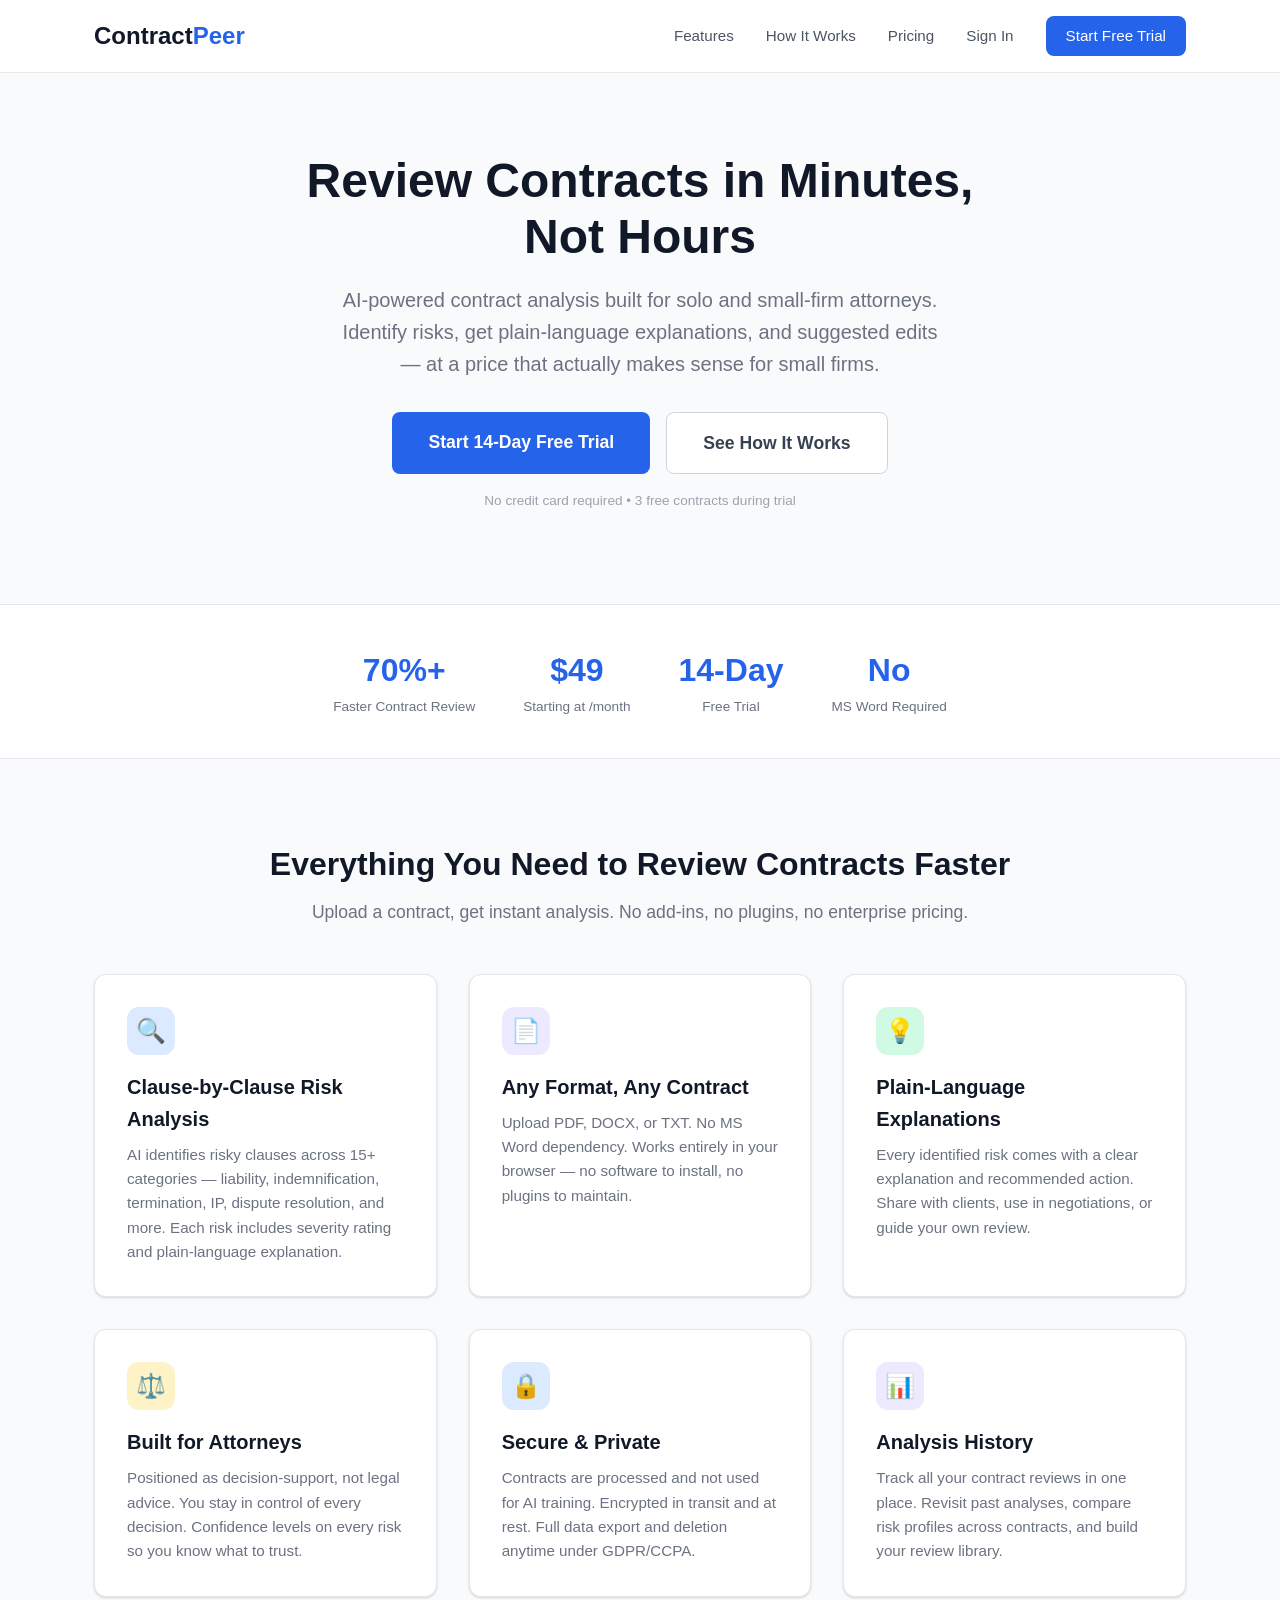
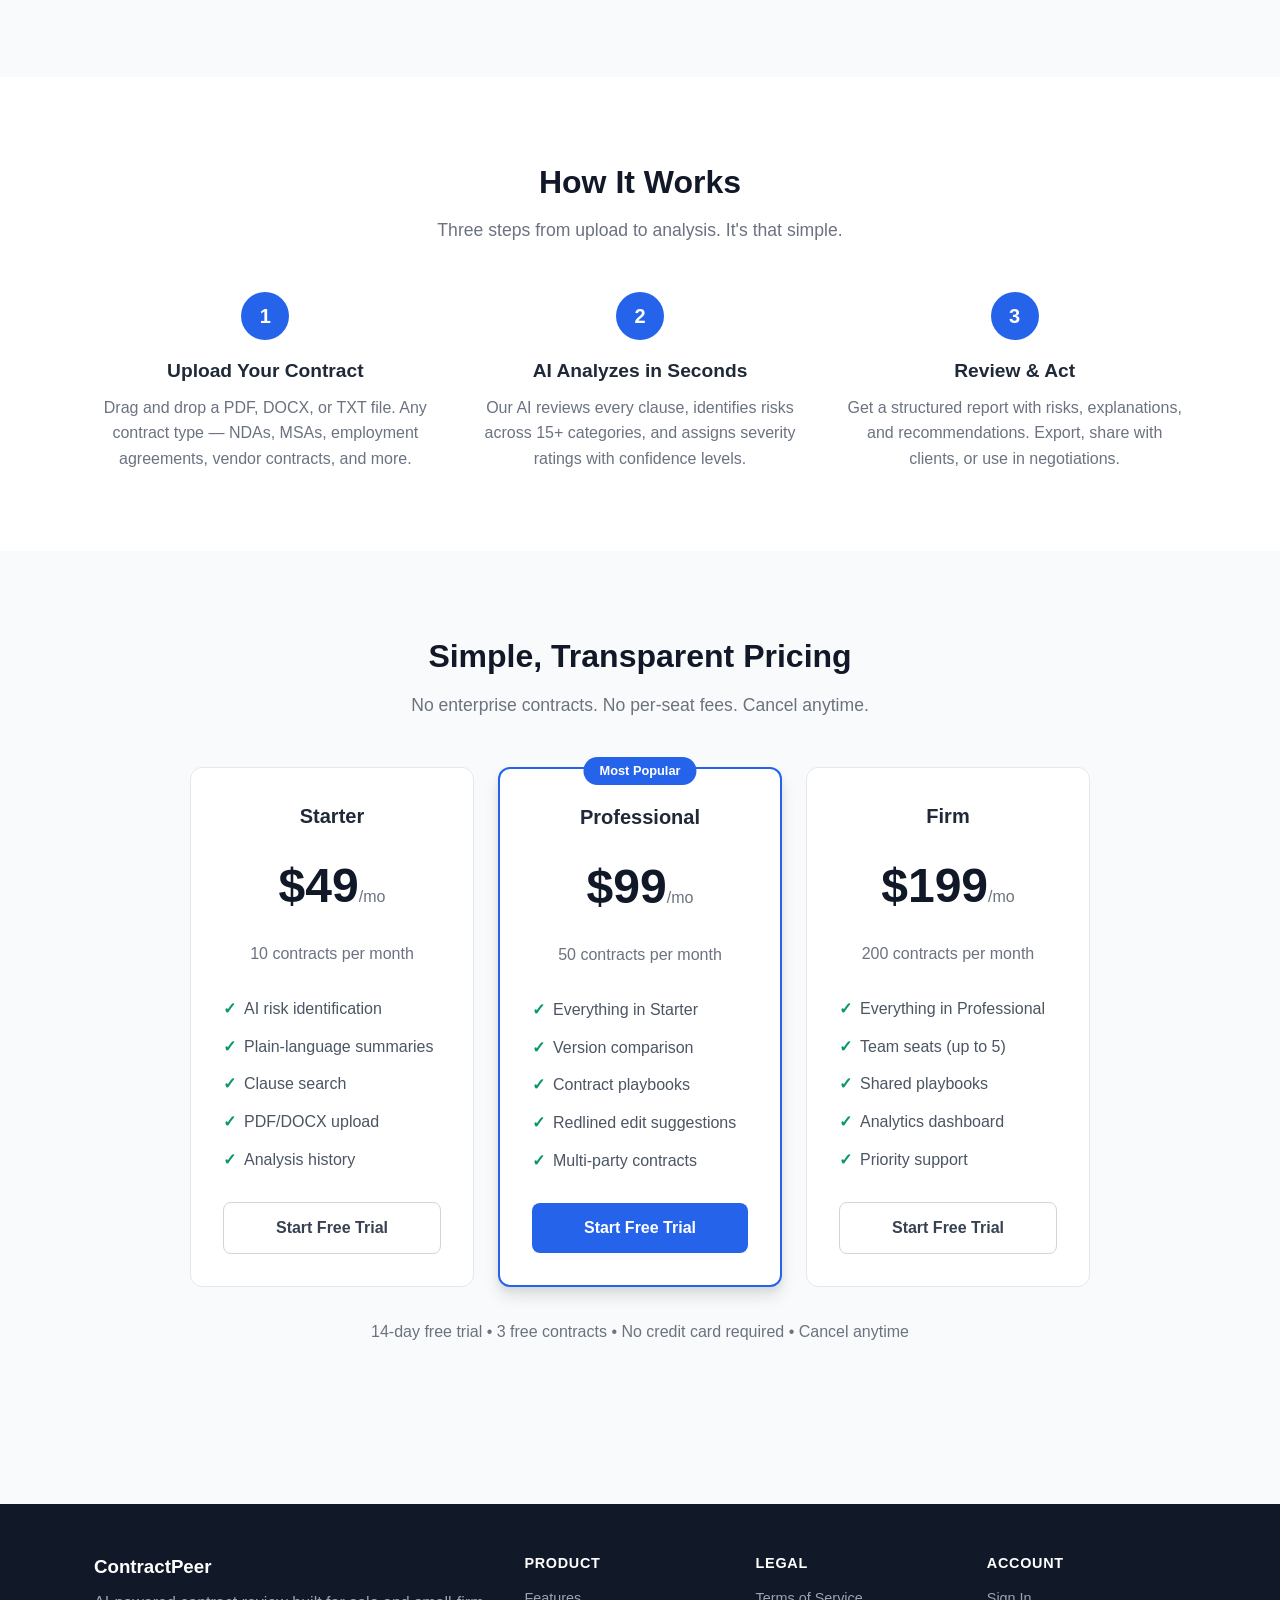
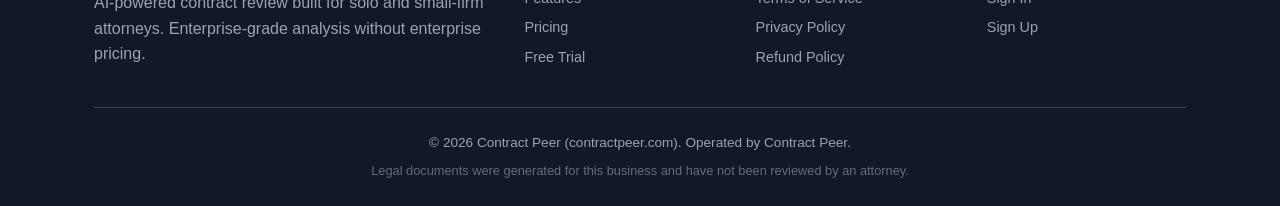
==== index.html @ c874a983 "Initial ContractPeer MVP - AI contract review for solo/small-firm attorneys - PHP backend (native Ho" ====
<!DOCTYPE html>
<html lang="en">
<head>
    <meta charset="UTF-8">
    <meta name="viewport" content="width=device-width, initial-scale=1.0">
    <title>ContractPeer — AI-Powered Contract Review for Solo & Small-Firm Attorneys</title>
    <meta name="description" content="Upload any contract and get instant AI-powered risk analysis with plain-language explanations, severity ratings, and suggested edits. Starting at $49/month.">
    <link rel="stylesheet" href="/assets/css/style.css">
</head>
<body>
<nav class="nav">
    <div class="container nav-inner">
        <a href="/" class="nav-logo">Contract<span>Peer</span></a>
        <div class="nav-links">
            <a href="#features">Features</a>
            <a href="#how">How It Works</a>
            <a href="/pricing.php">Pricing</a>
            <a href="/login.php">Sign In</a>
            <a href="/register.php" class="nav-cta">Start Free Trial</a>
        </div>
    </div>
</nav>

<section class="hero">
    <div class="container">
        <h1>Review Contracts in Minutes,<br>Not Hours</h1>
        <p>AI-powered contract analysis built for solo and small-firm attorneys. Identify risks, get plain-language explanations, and suggested edits — at a price that actually makes sense for small firms.</p>
        <div class="hero-cta">
            <a href="/register.php" class="btn btn-primary btn-lg">Start 14-Day Free Trial</a>
            <a href="#how" class="btn btn-secondary btn-lg">See How It Works</a>
        </div>
        <p style="margin-top: 16px; font-size: 0.85rem; color: var(--gray-400);">No credit card required • 3 free contracts during trial</p>
    </div>
</section>

<section class="trust">
    <div class="container trust-inner">
        <div class="trust-item"><div class="num">70%+</div><div class="label">Faster Contract Review</div></div>
        <div class="trust-item"><div class="num">$49</div><div class="label">Starting at /month</div></div>
        <div class="trust-item"><div class="num">14-Day</div><div class="label">Free Trial</div></div>
        <div class="trust-item"><div class="num">No</div><div class="label">MS Word Required</div></div>
    </div>
</section>

<section class="features" id="features">
    <div class="container">
        <div class="section-title">
            <h2>Everything You Need to Review Contracts Faster</h2>
            <p>Upload a contract, get instant analysis. No add-ins, no plugins, no enterprise pricing.</p>
        </div>
        <div class="feature-grid">
            <div class="feature-card">
                <div class="icon" style="background: var(--primary-light);">🔍</div>
                <h3>Clause-by-Clause Risk Analysis</h3>
                <p>AI identifies risky clauses across 15+ categories — liability, indemnification, termination, IP, dispute resolution, and more. Each risk includes severity rating and plain-language explanation.</p>
            </div>
            <div class="feature-card">
                <div class="icon" style="background: var(--accent-light);">📄</div>
                <h3>Any Format, Any Contract</h3>
                <p>Upload PDF, DOCX, or TXT. No MS Word dependency. Works entirely in your browser — no software to install, no plugins to maintain.</p>
            </div>
            <div class="feature-card">
                <div class="icon" style="background: var(--success-light);">💡</div>
                <h3>Plain-Language Explanations</h3>
                <p>Every identified risk comes with a clear explanation and recommended action. Share with clients, use in negotiations, or guide your own review.</p>
            </div>
            <div class="feature-card">
                <div class="icon" style="background: var(--warning-light);">⚖️</div>
                <h3>Built for Attorneys</h3>
                <p>Positioned as decision-support, not legal advice. You stay in control of every decision. Confidence levels on every risk so you know what to trust.</p>
            </div>
            <div class="feature-card">
                <div class="icon" style="background: var(--primary-light);">🔒</div>
                <h3>Secure & Private</h3>
                <p>Contracts are processed and not used for AI training. Encrypted in transit and at rest. Full data export and deletion anytime under GDPR/CCPA.</p>
            </div>
            <div class="feature-card">
                <div class="icon" style="background: var(--accent-light);">📊</div>
                <h3>Analysis History</h3>
                <p>Track all your contract reviews in one place. Revisit past analyses, compare risk profiles across contracts, and build your review library.</p>
            </div>
        </div>
    </div>
</section>

<section class="howitworks" id="how">
    <div class="container">
        <div class="section-title">
            <h2>How It Works</h2>
            <p>Three steps from upload to analysis. It's that simple.</p>
        </div>
        <div class="steps">
            <div class="step">
                <div class="step-num">1</div>
                <h3>Upload Your Contract</h3>
                <p>Drag and drop a PDF, DOCX, or TXT file. Any contract type — NDAs, MSAs, employment agreements, vendor contracts, and more.</p>
            </div>
            <div class="step">
                <div class="step-num">2</div>
                <h3>AI Analyzes in Seconds</h3>
                <p>Our AI reviews every clause, identifies risks across 15+ categories, and assigns severity ratings with confidence levels.</p>
            </div>
            <div class="step">
                <div class="step-num">3</div>
                <h3>Review & Act</h3>
                <p>Get a structured report with risks, explanations, and recommendations. Export, share with clients, or use in negotiations.</p>
            </div>
        </div>
    </div>
</section>

<section class="pricing">
    <div class="container">
        <div class="section-title">
            <h2>Simple, Transparent Pricing</h2>
            <p>No enterprise contracts. No per-seat fees. Cancel anytime.</p>
        </div>
        <div class="pricing-grid">
            <div class="price-card">
                <h3>Starter</h3>
                <div class="price">$49<span>/mo</span></div>
                <div class="desc">10 contracts per month</div>
                <ul>
                    <li>AI risk identification</li>
                    <li>Plain-language summaries</li>
                    <li>Clause search</li>
                    <li>PDF/DOCX upload</li>
                    <li>Analysis history</li>
                </ul>
                <a href="/register.php" class="btn btn-secondary" style="width: 100%;">Start Free Trial</a>
            </div>
            <div class="price-card popular">
                <div class="badge">Most Popular</div>
                <h3>Professional</h3>
                <div class="price">$99<span>/mo</span></div>
                <div class="desc">50 contracts per month</div>
                <ul>
                    <li>Everything in Starter</li>
                    <li>Version comparison</li>
                    <li>Contract playbooks</li>
                    <li>Redlined edit suggestions</li>
                    <li>Multi-party contracts</li>
                </ul>
                <a href="/register.php" class="btn btn-primary" style="width: 100%;">Start Free Trial</a>
            </div>
            <div class="price-card">
                <h3>Firm</h3>
                <div class="price">$199<span>/mo</span></div>
                <div class="desc">200 contracts per month</div>
                <ul>
                    <li>Everything in Professional</li>
                    <li>Team seats (up to 5)</li>
                    <li>Shared playbooks</li>
                    <li>Analytics dashboard</li>
                    <li>Priority support</li>
                </ul>
                <a href="/register.php" class="btn btn-secondary" style="width: 100%;">Start Free Trial</a>
            </div>
        </div>
        <p style="text-align: center; margin-top: 32px; color: var(--gray-500);">
            14-day free trial • 3 free contracts • No credit card required • Cancel anytime
        </p>
    </div>
</section>

<footer class="footer">
    <div class="container">
        <div class="footer-grid">
            <div class="footer-brand">
                <h3>ContractPeer</h3>
                <p>AI-powered contract review built for solo and small-firm attorneys. Enterprise-grade analysis without enterprise pricing.</p>
            </div>
            <div class="footer-links">
                <h4>Product</h4>
                <a href="#features">Features</a>
                <a href="/pricing.php">Pricing</a>
                <a href="/register.php">Free Trial</a>
            </div>
            <div class="footer-links">
                <h4>Legal</h4>
                <a href="/legal/terms.php">Terms of Service</a>
                <a href="/legal/privacy.php">Privacy Policy</a>
                <a href="/legal/refund.php">Refund Policy</a>
            </div>
            <div class="footer-links">
                <h4>Account</h4>
                <a href="/login.php">Sign In</a>
                <a href="/register.php">Sign Up</a>
            </div>
        </div>
        <div class="footer-bottom">
            <p>© 2026 Contract Peer (contractpeer.com). Operated by Contract Peer.</p>
            <p style="margin-top: 8px; font-size: 0.8rem; opacity: 0.6;">Legal documents were generated for this business and have not been reviewed by an attorney.</p>
        </div>
    </div>
</footer>

<script src="/assets/js/app.js"></script>
</body>
</html>
---- assets/css/style.css ----
/* ContractPeer - Main Stylesheet */
:root {
    --primary: #2563eb;
    --primary-dark: #1d4ed8;
    --primary-light: #dbeafe;
    --accent: #7c3aed;
    --accent-light: #ede9fe;
    --success: #059669;
    --success-light: #d1fae5;
    --warning: #d97706;
    --warning-light: #fef3c7;
    --danger: #dc2626;
    --danger-light: #fee2e2;
    --gray-50: #f9fafb;
    --gray-100: #f3f4f6;
    --gray-200: #e5e7eb;
    --gray-300: #d1d5db;
    --gray-400: #9ca3af;
    --gray-500: #6b7280;
    --gray-600: #4b5563;
    --gray-700: #374151;
    --gray-800: #1f2937;
    --gray-900: #111827;
    --radius: 12px;
    --radius-sm: 8px;
    --shadow: 0 1px 3px rgba(0,0,0,0.1), 0 1px 2px rgba(0,0,0,0.06);
    --shadow-md: 0 4px 6px rgba(0,0,0,0.07), 0 2px 4px rgba(0,0,0,0.06);
    --shadow-lg: 0 10px 15px rgba(0,0,0,0.1), 0 4px 6px rgba(0,0,0,0.05);
}

* { margin: 0; padding: 0; box-sizing: border-box; }

body {
    font-family: -apple-system, BlinkMacSystemFont, 'Segoe UI', Roboto, Oxygen, sans-serif;
    color: var(--gray-800);
    line-height: 1.6;
    background: var(--gray-50);
}

a { color: var(--primary); text-decoration: none; }
a:hover { text-decoration: underline; }

.container { max-width: 1140px; margin: 0 auto; padding: 0 24px; }

/* Navigation */
.nav {
    position: sticky; top: 0; z-index: 100;
    background: rgba(255,255,255,0.95);
    backdrop-filter: blur(10px);
    border-bottom: 1px solid var(--gray-200);
    padding: 16px 0;
}
.nav-inner { display: flex; align-items: center; justify-content: space-between; }
.nav-logo { font-size: 1.5rem; font-weight: 800; color: var(--gray-900); text-decoration: none; }
.nav-logo span { color: var(--primary); }
.nav-links { display: flex; gap: 32px; align-items: center; }
.nav-links a { color: var(--gray-600); font-weight: 500; font-size: 0.95rem; }
.nav-links a:hover { color: var(--gray-900); text-decoration: none; }
.nav-cta { background: var(--primary); color: white !important; padding: 8px 20px; border-radius: var(--radius-sm); font-weight: 600; }
.nav-cta:hover { background: var(--primary-dark); text-decoration: none; }

/* Hero */
.hero { padding: 80px 0 60px; text-align: center; }
.hero h1 { font-size: 3rem; font-weight: 800; color: var(--gray-900); margin-bottom: 20px; line-height: 1.15; }
.hero p { font-size: 1.25rem; color: var(--gray-500); max-width: 600px; margin: 0 auto 32px; }
.hero-cta { display: flex; gap: 16px; justify-content: center; }
.btn { display: inline-block; padding: 12px 28px; border-radius: var(--radius-sm); font-weight: 600; font-size: 1rem; border: none; cursor: pointer; transition: all 0.2s; }
.btn-primary { background: var(--primary); color: white; }
.btn-primary:hover { background: var(--primary-dark); text-decoration: none; }
.btn-secondary { background: white; color: var(--gray-700); border: 1px solid var(--gray-300); }
.btn-secondary:hover { background: var(--gray-50); text-decoration: none; }
.btn-lg { padding: 16px 36px; font-size: 1.1rem; }

/* Trust indicators */
.trust { padding: 40px 0; background: white; border-top: 1px solid var(--gray-200); border-bottom: 1px solid var(--gray-200); }
.trust-inner { display: flex; justify-content: center; gap: 48px; flex-wrap: wrap; }
.trust-item { text-align: center; }
.trust-item .num { font-size: 2rem; font-weight: 800; color: var(--primary); }
.trust-item .label { font-size: 0.85rem; color: var(--gray-500); }

/* Features */
.features { padding: 80px 0; }
.section-title { text-align: center; margin-bottom: 48px; }
.section-title h2 { font-size: 2rem; font-weight: 700; color: var(--gray-900); }
.section-title p { font-size: 1.1rem; color: var(--gray-500); margin-top: 8px; }
.feature-grid { display: grid; grid-template-columns: repeat(3, 1fr); gap: 32px; }
.feature-card { background: white; padding: 32px; border-radius: var(--radius); border: 1px solid var(--gray-200); box-shadow: var(--shadow); }
.feature-card .icon { width: 48px; height: 48px; border-radius: 12px; display: flex; align-items: center; justify-content: center; font-size: 1.5rem; margin-bottom: 16px; }
.feature-card h3 { font-size: 1.25rem; font-weight: 600; margin-bottom: 8px; color: var(--gray-900); }
.feature-card p { color: var(--gray-500); font-size: 0.95rem; }

/* How it works */
.howitworks { padding: 80px 0; background: white; }
.steps { display: grid; grid-template-columns: repeat(3, 1fr); gap: 32px; }
.step { text-align: center; }
.step-num { width: 48px; height: 48px; border-radius: 50%; background: var(--primary); color: white; display: flex; align-items: center; justify-content: center; font-size: 1.25rem; font-weight: 700; margin: 0 auto 16px; }
.step h3 { font-size: 1.2rem; margin-bottom: 8px; }
.step p { color: var(--gray-500); }

/* Pricing */
.pricing { padding: 80px 0; }
.pricing-grid { display: grid; grid-template-columns: repeat(3, 1fr); gap: 24px; max-width: 900px; margin: 0 auto; }
.price-card { background: white; border-radius: var(--radius); border: 1px solid var(--gray-200); padding: 32px; text-align: center; position: relative; }
.price-card.popular { border-color: var(--primary); border-width: 2px; box-shadow: var(--shadow-lg); }
.price-card .badge { position: absolute; top: -12px; left: 50%; transform: translateX(-50%); background: var(--primary); color: white; padding: 4px 16px; border-radius: 20px; font-size: 0.8rem; font-weight: 600; }
.price-card h3 { font-size: 1.25rem; font-weight: 700; margin-bottom: 8px; }
.price-card .price { font-size: 3rem; font-weight: 800; color: var(--gray-900); margin: 16px 0; }
.price-card .price span { font-size: 1rem; font-weight: 400; color: var(--gray-500); }
.price-card .desc { color: var(--gray-500); margin-bottom: 24px; }
.price-card ul { list-style: none; text-align: left; margin-bottom: 24px; }
.price-card li { padding: 6px 0; color: var(--gray-600); display: flex; align-items: start; gap: 8px; }
.price-card li::before { content: "✓"; color: var(--success); font-weight: 700; flex-shrink: 0; }

/* Auth */
.auth-page { min-height: 80vh; display: flex; align-items: center; justify-content: center; padding: 40px 0; }
.auth-card { background: white; padding: 40px; border-radius: var(--radius); border: 1px solid var(--gray-200); box-shadow: var(--shadow-md); max-width: 420px; width: 100%; }
.auth-card h2 { text-align: center; margin-bottom: 8px; }
.auth-card .subtitle { text-align: center; color: var(--gray-500); margin-bottom: 24px; }
.auth-form .form-group { margin-bottom: 16px; }
.auth-form label { display: block; font-weight: 500; margin-bottom: 4px; color: var(--gray-700); font-size: 0.9rem; }
.auth-form input { width: 100%; padding: 10px 14px; border: 1px solid var(--gray-300); border-radius: var(--radius-sm); font-size: 1rem; transition: border 0.2s; }
.auth-form input:focus { outline: none; border-color: var(--primary); box-shadow: 0 0 0 3px var(--primary-light); }
.auth-form .btn { width: 100%; margin-top: 8px; }
.auth-switch { text-align: center; margin-top: 16px; font-size: 0.9rem; color: var(--gray-500); }
.auth-error { background: var(--danger-light); color: var(--danger); padding: 10px 14px; border-radius: var(--radius-sm); margin-bottom: 16px; font-size: 0.9rem; display: none; }

/* Dashboard */
.dash-header { background: white; border-bottom: 1px solid var(--gray-200); padding: 24px 0; }
.dash-header h1 { font-size: 1.5rem; }
.dash-layout { display: grid; grid-template-columns: 240px 1fr; gap: 32px; padding: 32px 0; }
.dash-sidebar { background: white; border-radius: var(--radius); border: 1px solid var(--gray-200); padding: 16px; height: fit-content; }
.dash-sidebar a { display: block; padding: 10px 14px; border-radius: var(--radius-sm); color: var(--gray-600); font-weight: 500; margin-bottom: 4px; }
.dash-sidebar a.active, .dash-sidebar a:hover { background: var(--primary-light); color: var(--primary-dark); text-decoration: none; }
.dash-main { background: white; border-radius: var(--radius); border: 1px solid var(--gray-200); padding: 32px; }

/* Upload area */
.upload-zone { border: 2px dashed var(--gray-300); border-radius: var(--radius); padding: 48px; text-align: center; transition: all 0.2s; cursor: pointer; }
.upload-zone:hover, .upload-zone.dragover { border-color: var(--primary); background: var(--primary-light); }
.upload-zone .icon { font-size: 3rem; margin-bottom: 16px; }
.upload-zone p { color: var(--gray-500); }
.upload-zone input { display: none; }

/* Analysis results */
.risk-card { background: white; border-radius: var(--radius-sm); border-left: 4px solid; padding: 16px; margin-bottom: 12px; box-shadow: var(--shadow); }
.risk-card.high { border-color: var(--danger); background: var(--danger-light); }
.risk-card.medium { border-color: var(--warning); background: var(--warning-light); }
.risk-card.low { border-color: var(--success); background: var(--success-light); }
.risk-badge { display: inline-block; padding: 2px 10px; border-radius: 12px; font-size: 0.75rem; font-weight: 700; text-transform: uppercase; }
.risk-badge.high { background: var(--danger); color: white; }
.risk-badge.medium { background: var(--warning); color: white; }
.risk-badge.low { background: var(--success); color: white; }
.risk-card h4 { margin-bottom: 4px; }
.risk-card .clause { font-family: monospace; font-size: 0.85rem; background: rgba(0,0,0,0.05); padding: 8px; border-radius: 4px; margin: 8px 0; }
.risk-card .recommendation { font-size: 0.9rem; color: var(--gray-600); margin-top: 8px; }

/* Loading */
.loading { text-align: center; padding: 60px; }
.spinner { width: 48px; height: 48px; border: 4px solid var(--gray-200); border-top-color: var(--primary); border-radius: 50%; animation: spin 0.8s linear infinite; margin: 0 auto 16px; }
@keyframes spin { to { transform: rotate(360deg); } }

/* Footer */
.footer { background: var(--gray-900); color: var(--gray-400); padding: 48px 0 24px; margin-top: 80px; }
.footer-grid { display: grid; grid-template-columns: 2fr 1fr 1fr 1fr; gap: 32px; margin-bottom: 32px; }
.footer-brand h3 { color: white; margin-bottom: 8px; }
.footer-links h4 { color: white; margin-bottom: 12px; font-size: 0.9rem; text-transform: uppercase; letter-spacing: 0.05em; }
.footer-links a { display: block; color: var(--gray-400); margin-bottom: 6px; font-size: 0.9rem; }
.footer-bottom { border-top: 1px solid var(--gray-700); padding-top: 24px; text-align: center; font-size: 0.85rem; }

/* Toast */
.toast { position: fixed; bottom: 24px; right: 24px; background: var(--gray-900); color: white; padding: 14px 24px; border-radius: var(--radius-sm); box-shadow: var(--shadow-lg); z-index: 1000; display: none; font-size: 0.9rem; }
.toast.show { display: block; animation: slideIn 0.3s ease; }
.toast.error { background: var(--danger); }
.toast.success { background: var(--success); }
@keyframes slideIn { from { transform: translateY(100px); opacity: 0; } to { transform: translateY(0); opacity: 1; } }

/* Responsive */
@media (max-width: 768px) {
    .hero h1 { font-size: 2rem; }
    .hero p { font-size: 1rem; }
    .feature-grid, .steps, .pricing-grid { grid-template-columns: 1fr; }
    .dash-layout { grid-template-columns: 1fr; }
    .nav-links { display: none; }
    .footer-grid { grid-template-columns: 1fr; }
}
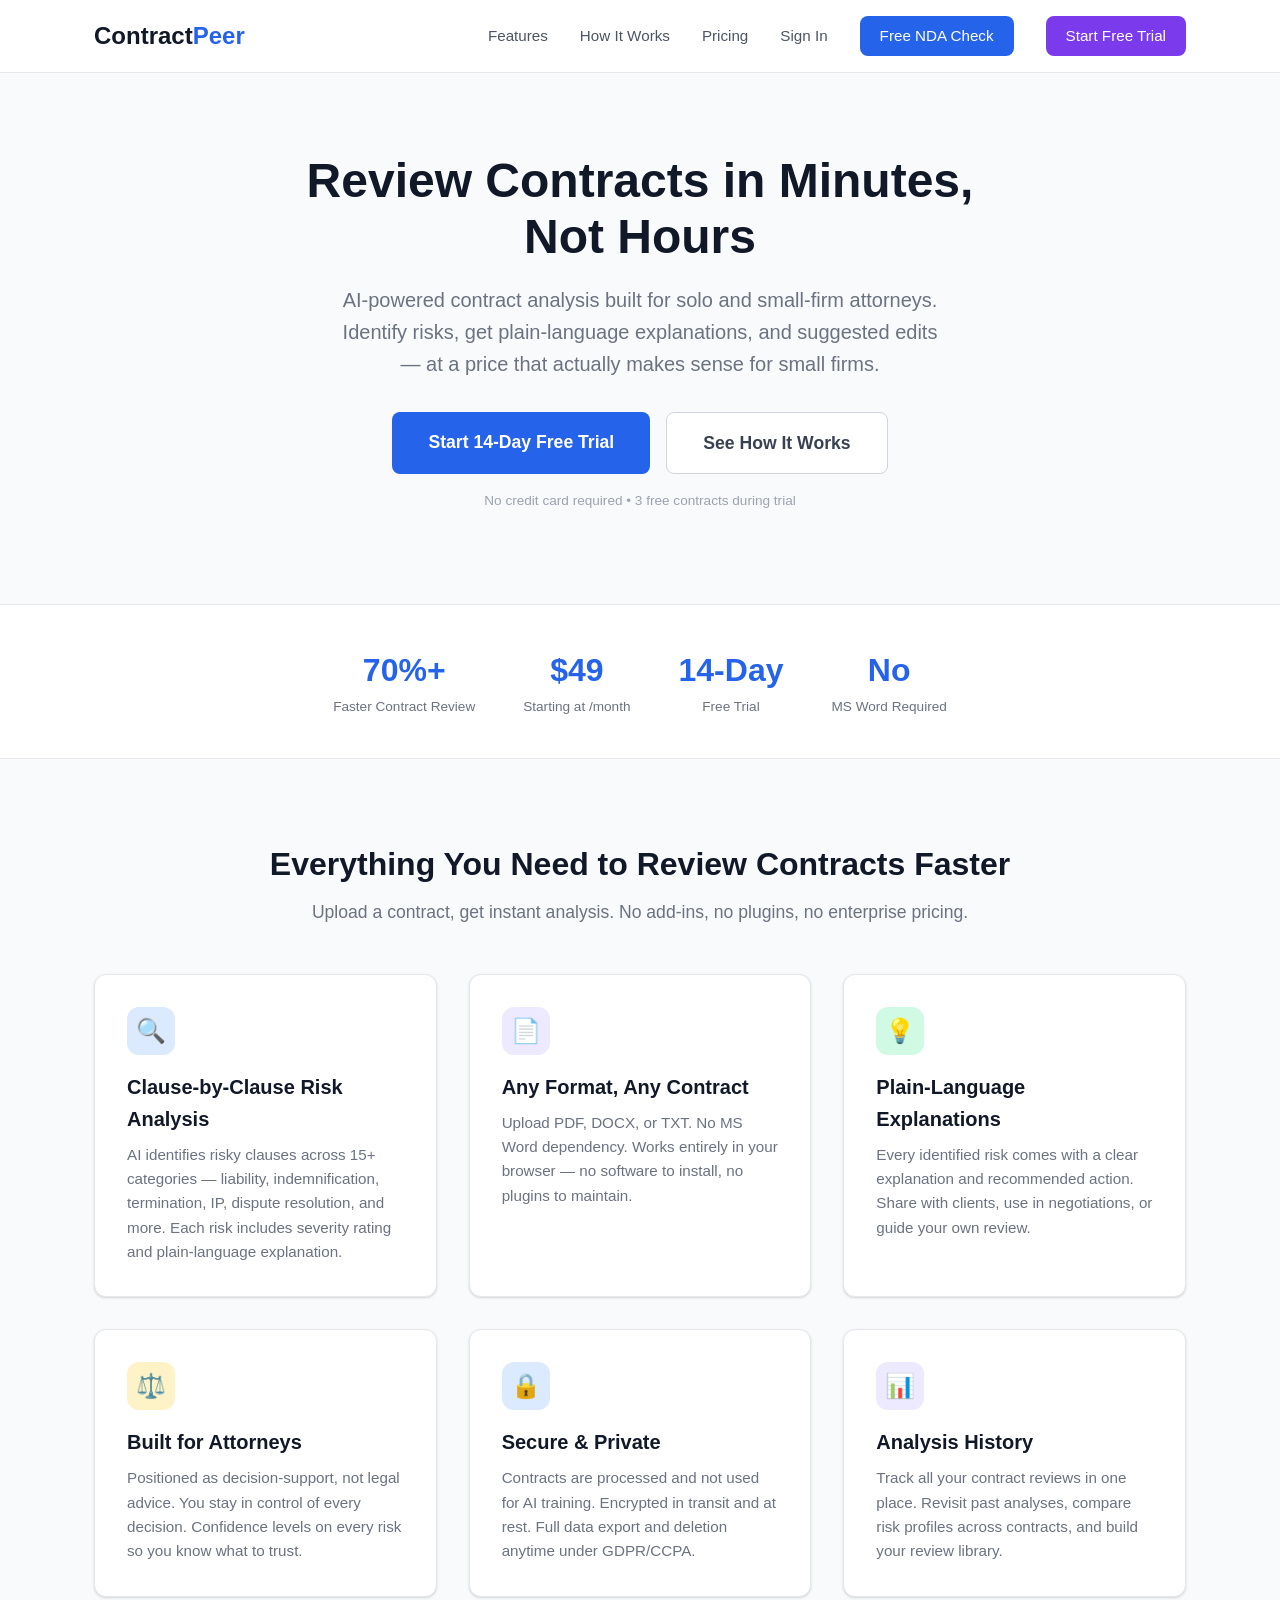
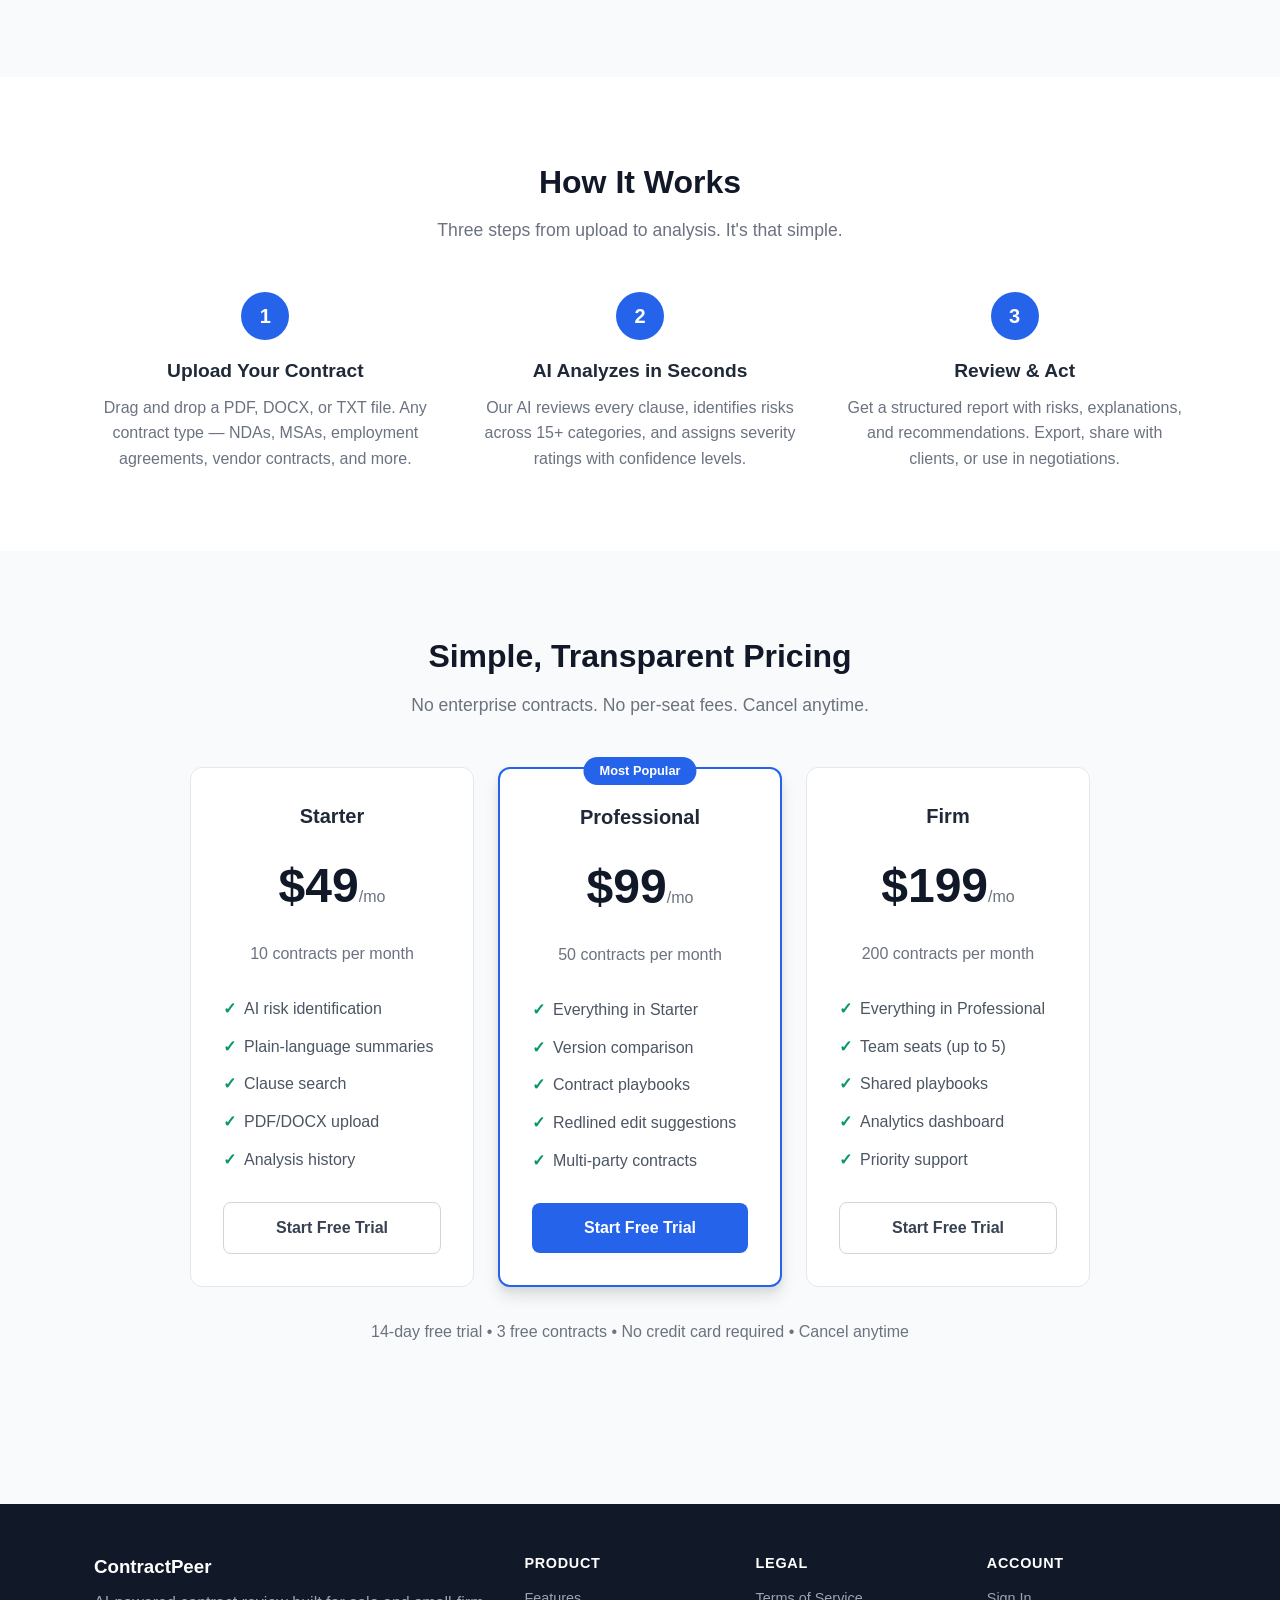
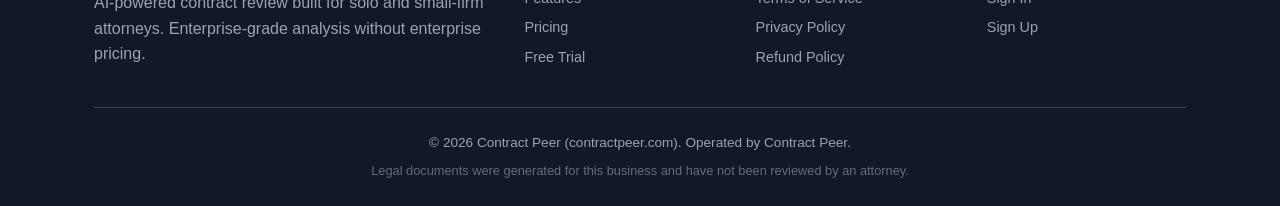
==== commit 490fdd6b: "Add free NDA risk check lead magnet + JSON-LD structured data + sitemap update - Free tool at /free-" ====
--- a/index.html
+++ b/index.html
@@ -5,6 +5,10 @@
     <meta name="viewport" content="width=device-width, initial-scale=1.0">
     <title>ContractPeer — AI-Powered Contract Review for Solo & Small-Firm Attorneys</title>
     <meta name="description" content="Upload any contract and get instant AI-powered risk analysis with plain-language explanations, severity ratings, and suggested edits. Starting at $49/month.">
+    <!-- JSON-LD Structured Data -->
+    <script type="application/ld+json">
+    {"@context":"https://schema.org","@type":"SoftwareApplication","name":"ContractPeer","description":"AI-powered contract review tool for solo and small-firm attorneys.","url":"https://contractpeer.com","applicationCategory":"LegalApplication","operatingSystem":"Web","offers":{"@type":"Offer","price":"49","priceCurrency":"USD"},"aggregateRating":{"@type":"AggregateRating","ratingValue":"5","reviewCount":"1"}}
+    </script>
     <link rel="stylesheet" href="/assets/css/style.css">
 </head>
 <body>
@@ -16,7 +20,8 @@
             <a href="#how">How It Works</a>
             <a href="/pricing.php">Pricing</a>
             <a href="/login.php">Sign In</a>
-            <a href="/register.php" class="nav-cta">Start Free Trial</a>
+            <a href="/free-nda-check.php" class="nav-cta">Free NDA Check</a>
+            <a href="/register.php" class="nav-cta" style="background: var(--accent);">Start Free Trial</a>
         </div>
     </div>
 </nav>
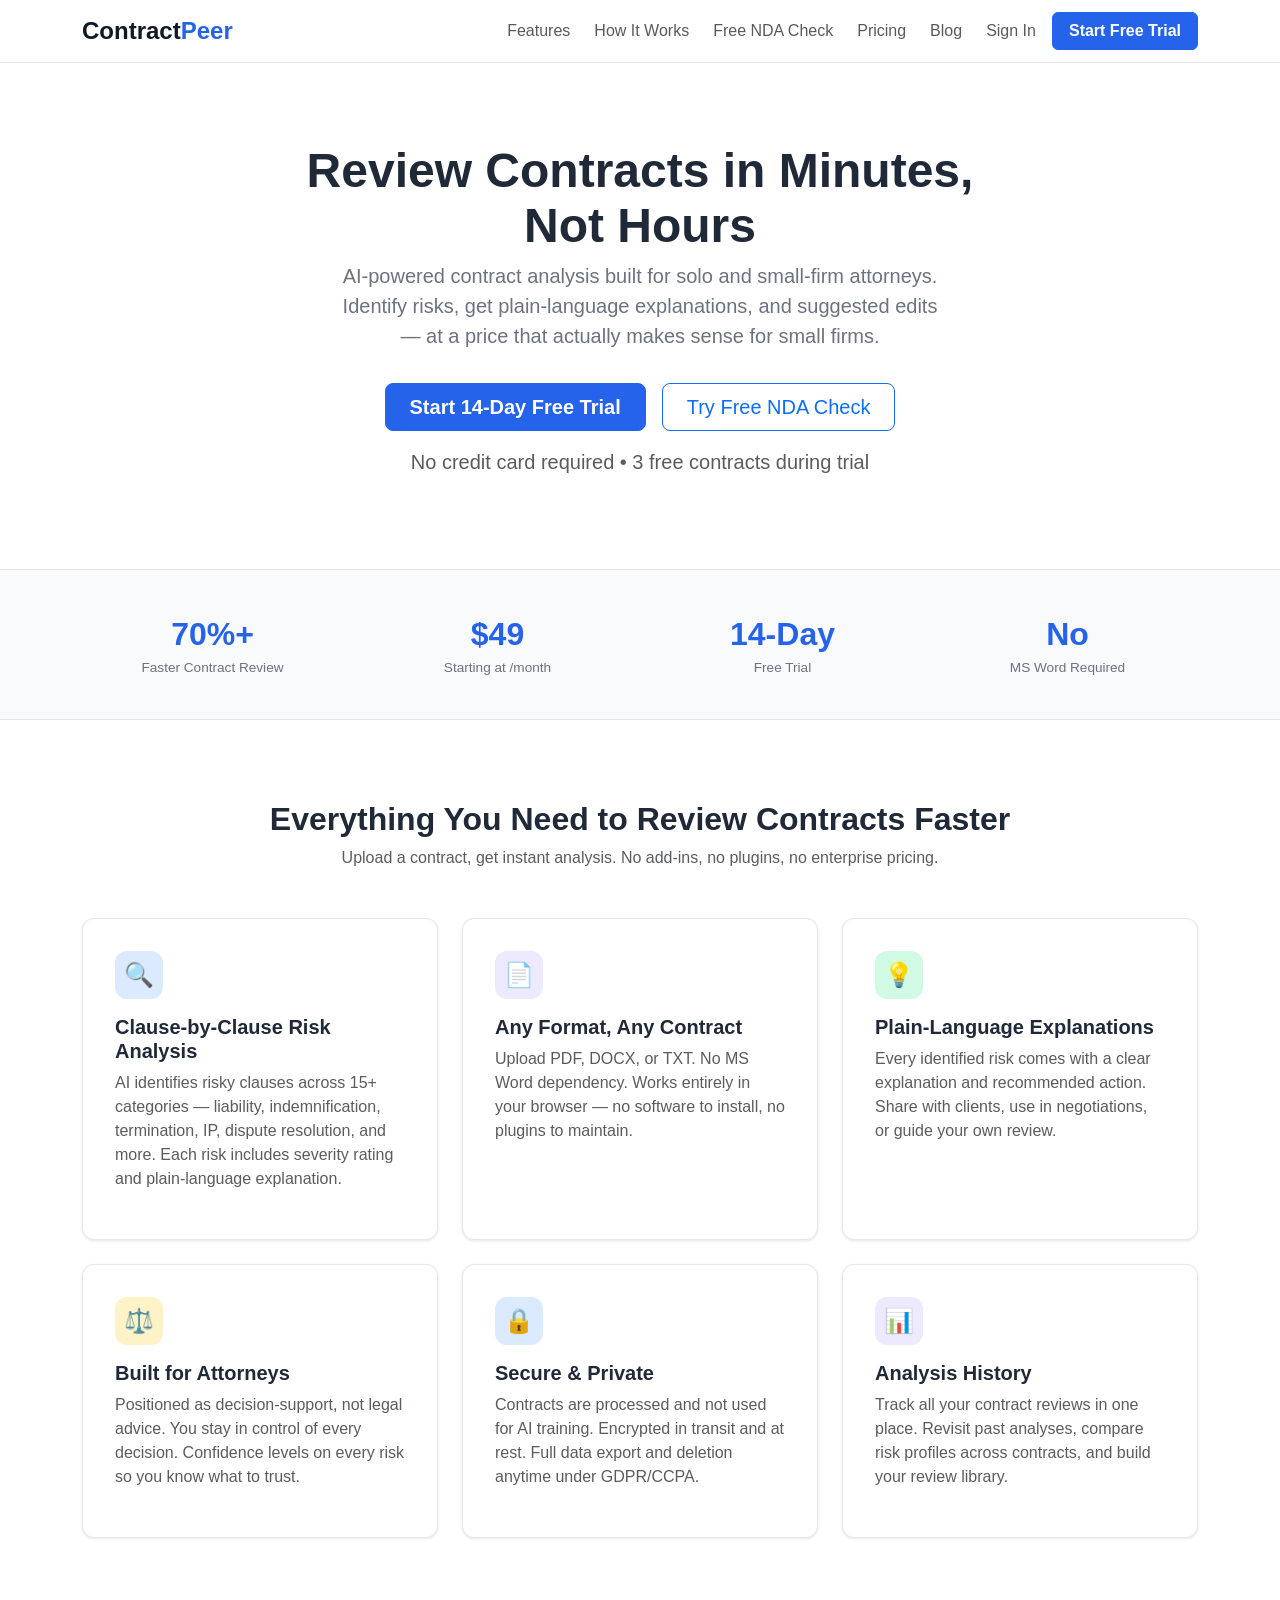
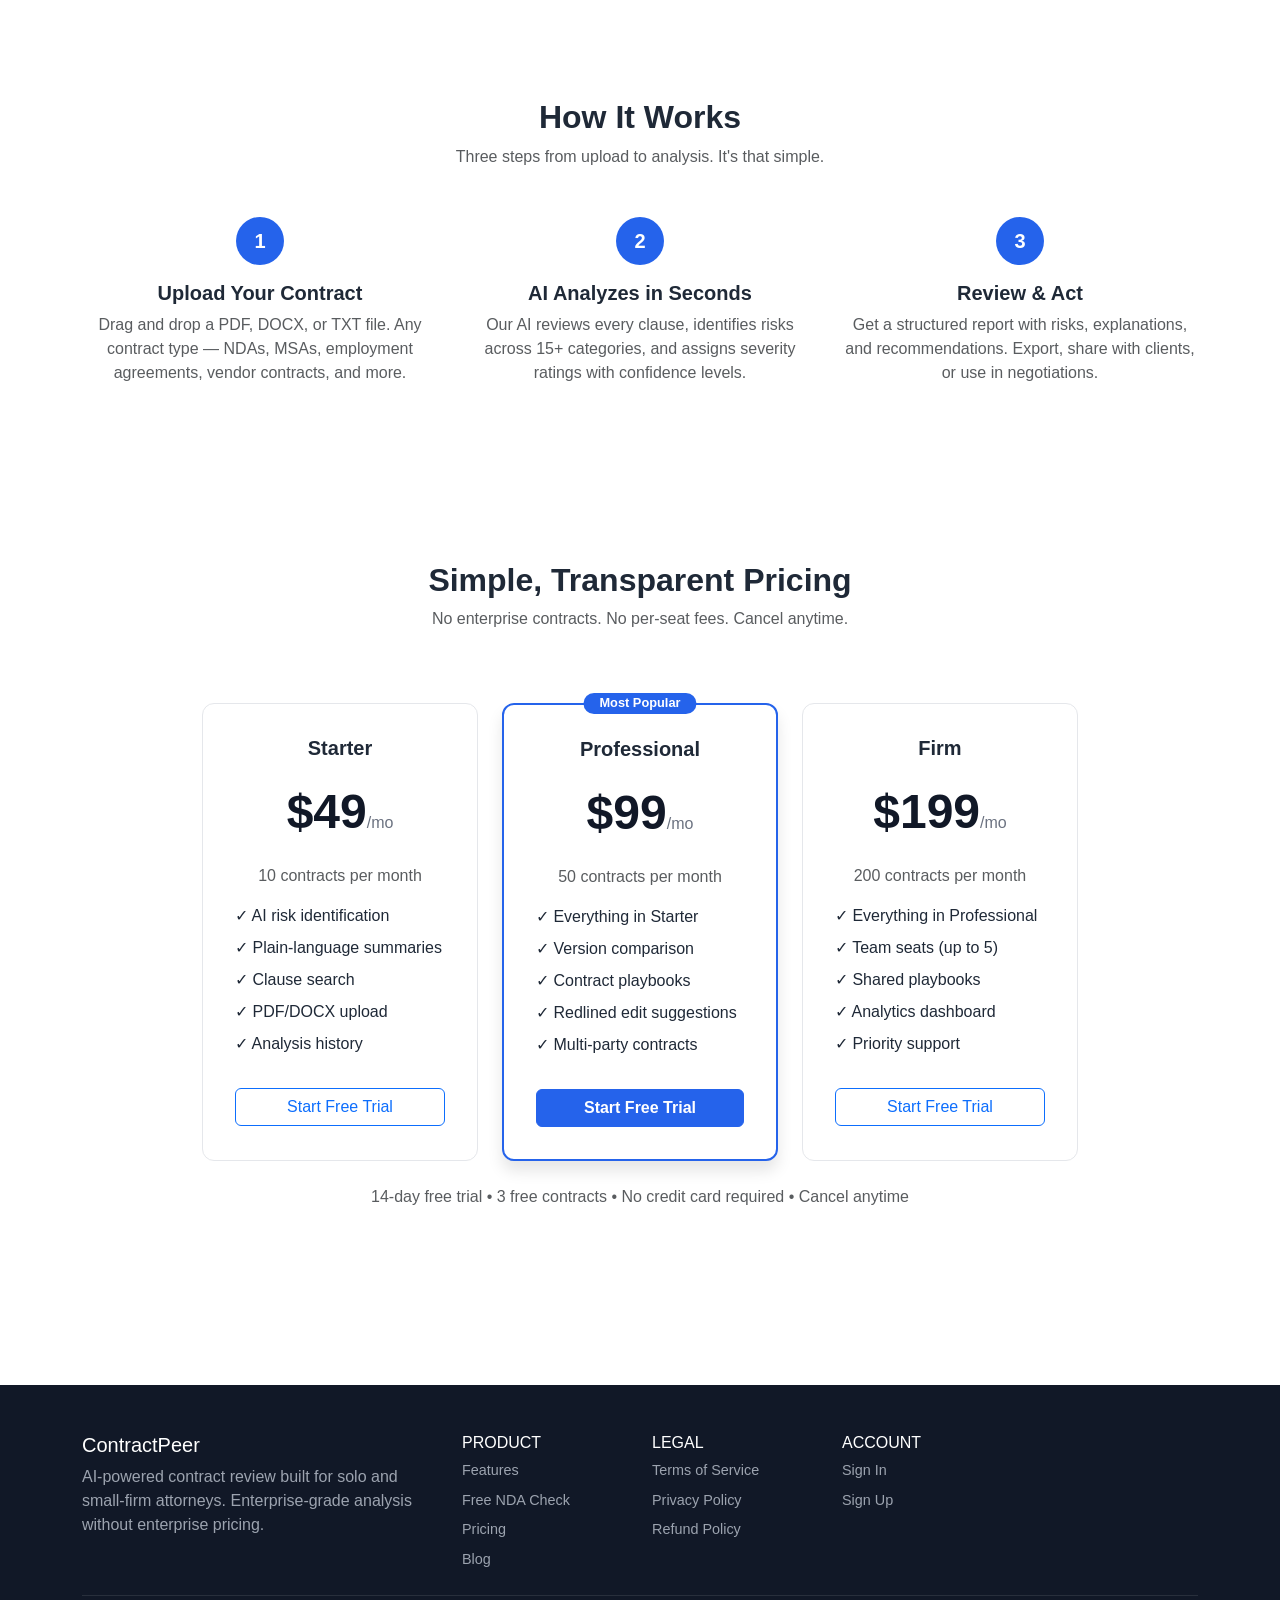
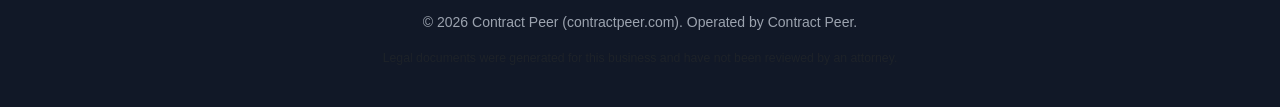
==== commit 3641c515: "Rebuild landing page with Bootstrap 5 for proper responsive design - Bootstrap 5 via CDN: responsive" ====
--- a/index.html
+++ b/index.html
@@ -5,23 +5,72 @@
     <meta name="viewport" content="width=device-width, initial-scale=1.0">
     <title>ContractPeer — AI-Powered Contract Review for Solo & Small-Firm Attorneys</title>
     <meta name="description" content="Upload any contract and get instant AI-powered risk analysis with plain-language explanations, severity ratings, and suggested edits. Starting at $49/month.">
-    <!-- JSON-LD Structured Data -->
+    <meta property="og:title" content="ContractPeer — AI-Powered Contract Review">
+    <meta property="og:description" content="AI-powered contract analysis built for solo and small-firm attorneys. Starting at $49/month.">
+    <meta property="og:url" content="https://contractpeer.com">
+    <meta property="og:type" content="website">
+    <meta name="twitter:card" content="summary_large_image">
+    <meta name="twitter:title" content="ContractPeer — AI-Powered Contract Review">
+    <meta name="twitter:description" content="AI-powered contract analysis for solo and small-firm attorneys. Starting at $49/month.">
+    
     <script type="application/ld+json">
-    {"@context":"https://schema.org","@type":"SoftwareApplication","name":"ContractPeer","description":"AI-powered contract review tool for solo and small-firm attorneys.","url":"https://contractpeer.com","applicationCategory":"LegalApplication","operatingSystem":"Web","offers":{"@type":"Offer","price":"49","priceCurrency":"USD"},"aggregateRating":{"@type":"AggregateRating","ratingValue":"5","reviewCount":"1"}}
+    {"@context":"https://schema.org","@type":"SoftwareApplication","name":"ContractPeer","description":"AI-powered contract review tool for solo and small-firm attorneys.","url":"https://contractpeer.com","applicationCategory":"LegalApplication","operatingSystem":"Web","offers":{"@type":"Offer","price":"49","priceCurrency":"USD"}}
     </script>
-    <link rel="stylesheet" href="/assets/css/style.css">
+    
+    <link href="https://cdn.jsdelivr.net/npm/bootstrap@5.3.3/dist/css/bootstrap.min.css" rel="stylesheet">
+    <style>
+        :root { --cp-primary: #2563eb; --cp-accent: #7c3aed; }
+        body { font-family: -apple-system, BlinkMacSystemFont, 'Segoe UI', Roboto, sans-serif; color: #1f2937; }
+        .navbar { background: rgba(255,255,255,0.95); backdrop-filter: blur(10px); border-bottom: 1px solid #e5e7eb; }
+        .navbar-brand { font-weight: 800; font-size: 1.5rem; color: #111827; text-decoration: none; }
+        .navbar-brand span { color: var(--cp-primary); }
+        .hero { padding: 80px 0 60px; text-align: center; }
+        .hero h1 { font-size: 3rem; font-weight: 800; line-height: 1.15; }
+        .hero p { font-size: 1.25rem; color: #6b7280; max-width: 600px; margin: 0 auto 32px; }
+        .trust { padding: 40px 0; background: #f9fafb; border-top: 1px solid #e5e7eb; border-bottom: 1px solid #e5e7eb; }
+        .trust .stat { text-align: center; }
+        .trust .num { font-size: 2rem; font-weight: 800; color: var(--cp-primary); }
+        .trust .label { font-size: 0.85rem; color: #6b7280; }
+        .features { padding: 80px 0; }
+        .feature-card { background: #fff; padding: 32px; border-radius: 12px; border: 1px solid #e5e7eb; box-shadow: 0 1px 3px rgba(0,0,0,0.1); height: 100%; }
+        .feature-card .icon { width: 48px; height: 48px; border-radius: 12px; display: flex; align-items: center; justify-content: center; font-size: 1.5rem; margin-bottom: 16px; }
+        .howitworks { padding: 80px 0; background: #fff; }
+        .step { text-align: center; }
+        .step-num { width: 48px; height: 48px; border-radius: 50%; background: var(--cp-primary); color: white; display: inline-flex; align-items: center; justify-content: center; font-size: 1.25rem; font-weight: 700; margin-bottom: 16px; }
+        .pricing { padding: 80px 0; }
+        .price-card { background: #fff; border-radius: 12px; border: 1px solid #e5e7eb; padding: 32px; text-align: center; height: 100%; position: relative; }
+        .price-card.popular { border-color: var(--cp-primary); border-width: 2px; box-shadow: 0 10px 15px rgba(0,0,0,0.1); }
+        .price-card .badge { position: absolute; top: -12px; left: 50%; transform: translateX(-50%); background: var(--cp-primary); color: white; padding: 4px 16px; border-radius: 20px; font-size: 0.8rem; font-weight: 600; }
+        .price-card .price { font-size: 3rem; font-weight: 800; color: #111827; margin: 16px 0; }
+        .price-card .price span { font-size: 1rem; font-weight: 400; color: #6b7280; }
+        .footer { background: #111827; color: #9ca3af; padding: 48px 0 24px; margin-top: 80px; }
+        .footer a { color: #9ca3af; text-decoration: none; font-size: 0.9rem; }
+        .footer a:hover { color: white; }
+        .footer h4, .footer h3 { color: white; }
+        .btn-cp { background: var(--cp-primary); border-color: var(--cp-primary); color: white; font-weight: 600; }
+        .btn-cp:hover { background: #1d4ed8; border-color: #1d4ed8; color: white; }
+        .btn-accent { background: var(--cp-accent); border-color: var(--cp-accent); color: white; font-weight: 600; }
+        .btn-accent:hover { background: #6d28d9; border-color: #6d28d9; color: white; }
+    </style>
 </head>
 <body>
-<nav class="nav">
-    <div class="container nav-inner">
-        <a href="/" class="nav-logo">Contract<span>Peer</span></a>
-        <div class="nav-links">
-            <a href="#features">Features</a>
-            <a href="#how">How It Works</a>
-            <a href="/pricing.php">Pricing</a>
-            <a href="/login.php">Sign In</a>
-            <a href="/free-nda-check.php" class="nav-cta">Free NDA Check</a>
-            <a href="/register.php" class="nav-cta" style="background: var(--accent);">Start Free Trial</a>
+
+<nav class="navbar navbar-expand-lg sticky-top navbar-light">
+    <div class="container">
+        <a class="navbar-brand" href="/">Contract<span>Peer</span></a>
+        <button class="navbar-toggler" type="button" data-bs-toggle="collapse" data-bs-target="#navMain" aria-controls="navMain" aria-expanded="false" aria-label="Toggle navigation">
+            <span class="navbar-toggler-icon"></span>
+        </button>
+        <div class="collapse navbar-collapse" id="navMain">
+            <ul class="navbar-nav ms-auto align-items-lg-center gap-lg-2">
+                <li class="nav-item"><a class="nav-link" href="#features">Features</a></li>
+                <li class="nav-item"><a class="nav-link" href="#how">How It Works</a></li>
+                <li class="nav-item"><a class="nav-link" href="/free-nda-check.php">Free NDA Check</a></li>
+                <li class="nav-item"><a class="nav-link" href="/pricing.php">Pricing</a></li>
+                <li class="nav-item"><a class="nav-link" href="/blog/">Blog</a></li>
+                <li class="nav-item"><a class="nav-link" href="/login.php">Sign In</a></li>
+                <li class="nav-item"><a class="btn btn-cp px-3" href="/register.php">Start Free Trial</a></li>
+            </ul>
         </div>
     </div>
 </nav>
@@ -30,59 +79,73 @@
     <div class="container">
         <h1>Review Contracts in Minutes,<br>Not Hours</h1>
         <p>AI-powered contract analysis built for solo and small-firm attorneys. Identify risks, get plain-language explanations, and suggested edits — at a price that actually makes sense for small firms.</p>
-        <div class="hero-cta">
-            <a href="/register.php" class="btn btn-primary btn-lg">Start 14-Day Free Trial</a>
-            <a href="#how" class="btn btn-secondary btn-lg">See How It Works</a>
-        </div>
-        <p style="margin-top: 16px; font-size: 0.85rem; color: var(--gray-400);">No credit card required • 3 free contracts during trial</p>
+        <div class="d-flex gap-3 justify-content-center flex-wrap">
+            <a href="/register.php" class="btn btn-cp btn-lg px-4">Start 14-Day Free Trial</a>
+            <a href="/free-nda-check.php" class="btn btn-outline-primary btn-lg px-4">Try Free NDA Check</a>
+        </div>
+        <p class="mt-3 text-muted small">No credit card required • 3 free contracts during trial</p>
     </div>
 </section>
 
 <section class="trust">
-    <div class="container trust-inner">
-        <div class="trust-item"><div class="num">70%+</div><div class="label">Faster Contract Review</div></div>
-        <div class="trust-item"><div class="num">$49</div><div class="label">Starting at /month</div></div>
-        <div class="trust-item"><div class="num">14-Day</div><div class="label">Free Trial</div></div>
-        <div class="trust-item"><div class="num">No</div><div class="label">MS Word Required</div></div>
+    <div class="container">
+        <div class="row g-4">
+            <div class="col-6 col-md-3"><div class="stat"><div class="num">70%+</div><div class="label">Faster Contract Review</div></div></div>
+            <div class="col-6 col-md-3"><div class="stat"><div class="num">$49</div><div class="label">Starting at /month</div></div></div>
+            <div class="col-6 col-md-3"><div class="stat"><div class="num">14-Day</div><div class="label">Free Trial</div></div></div>
+            <div class="col-6 col-md-3"><div class="stat"><div class="num">No</div><div class="label">MS Word Required</div></div></div>
+        </div>
     </div>
 </section>
 
 <section class="features" id="features">
     <div class="container">
-        <div class="section-title">
-            <h2>Everything You Need to Review Contracts Faster</h2>
-            <p>Upload a contract, get instant analysis. No add-ins, no plugins, no enterprise pricing.</p>
-        </div>
-        <div class="feature-grid">
-            <div class="feature-card">
-                <div class="icon" style="background: var(--primary-light);">🔍</div>
-                <h3>Clause-by-Clause Risk Analysis</h3>
-                <p>AI identifies risky clauses across 15+ categories — liability, indemnification, termination, IP, dispute resolution, and more. Each risk includes severity rating and plain-language explanation.</p>
-            </div>
-            <div class="feature-card">
-                <div class="icon" style="background: var(--accent-light);">📄</div>
-                <h3>Any Format, Any Contract</h3>
-                <p>Upload PDF, DOCX, or TXT. No MS Word dependency. Works entirely in your browser — no software to install, no plugins to maintain.</p>
-            </div>
-            <div class="feature-card">
-                <div class="icon" style="background: var(--success-light);">💡</div>
-                <h3>Plain-Language Explanations</h3>
-                <p>Every identified risk comes with a clear explanation and recommended action. Share with clients, use in negotiations, or guide your own review.</p>
-            </div>
-            <div class="feature-card">
-                <div class="icon" style="background: var(--warning-light);">⚖️</div>
-                <h3>Built for Attorneys</h3>
-                <p>Positioned as decision-support, not legal advice. You stay in control of every decision. Confidence levels on every risk so you know what to trust.</p>
-            </div>
-            <div class="feature-card">
-                <div class="icon" style="background: var(--primary-light);">🔒</div>
-                <h3>Secure & Private</h3>
-                <p>Contracts are processed and not used for AI training. Encrypted in transit and at rest. Full data export and deletion anytime under GDPR/CCPA.</p>
-            </div>
-            <div class="feature-card">
-                <div class="icon" style="background: var(--accent-light);">📊</div>
-                <h3>Analysis History</h3>
-                <p>Track all your contract reviews in one place. Revisit past analyses, compare risk profiles across contracts, and build your review library.</p>
+        <div class="text-center mb-5">
+            <h2 class="fw-bold">Everything You Need to Review Contracts Faster</h2>
+            <p class="text-muted">Upload a contract, get instant analysis. No add-ins, no plugins, no enterprise pricing.</p>
+        </div>
+        <div class="row g-4">
+            <div class="col-md-4">
+                <div class="feature-card">
+                    <div class="icon" style="background:#dbeafe;">🔍</div>
+                    <h5 class="fw-semibold">Clause-by-Clause Risk Analysis</h5>
+                    <p class="text-muted">AI identifies risky clauses across 15+ categories — liability, indemnification, termination, IP, dispute resolution, and more. Each risk includes severity rating and plain-language explanation.</p>
+                </div>
+            </div>
+            <div class="col-md-4">
+                <div class="feature-card">
+                    <div class="icon" style="background:#ede9fe;">📄</div>
+                    <h5 class="fw-semibold">Any Format, Any Contract</h5>
+                    <p class="text-muted">Upload PDF, DOCX, or TXT. No MS Word dependency. Works entirely in your browser — no software to install, no plugins to maintain.</p>
+                </div>
+            </div>
+            <div class="col-md-4">
+                <div class="feature-card">
+                    <div class="icon" style="background:#d1fae5;">💡</div>
+                    <h5 class="fw-semibold">Plain-Language Explanations</h5>
+                    <p class="text-muted">Every identified risk comes with a clear explanation and recommended action. Share with clients, use in negotiations, or guide your own review.</p>
+                </div>
+            </div>
+            <div class="col-md-4">
+                <div class="feature-card">
+                    <div class="icon" style="background:#fef3c7;">⚖️</div>
+                    <h5 class="fw-semibold">Built for Attorneys</h5>
+                    <p class="text-muted">Positioned as decision-support, not legal advice. You stay in control of every decision. Confidence levels on every risk so you know what to trust.</p>
+                </div>
+            </div>
+            <div class="col-md-4">
+                <div class="feature-card">
+                    <div class="icon" style="background:#dbeafe;">🔒</div>
+                    <h5 class="fw-semibold">Secure & Private</h5>
+                    <p class="text-muted">Contracts are processed and not used for AI training. Encrypted in transit and at rest. Full data export and deletion anytime under GDPR/CCPA.</p>
+                </div>
+            </div>
+            <div class="col-md-4">
+                <div class="feature-card">
+                    <div class="icon" style="background:#ede9fe;">📊</div>
+                    <h5 class="fw-semibold">Analysis History</h5>
+                    <p class="text-muted">Track all your contract reviews in one place. Revisit past analyses, compare risk profiles across contracts, and build your review library.</p>
+                </div>
             </div>
         </div>
     </div>
@@ -90,25 +153,31 @@
 
 <section class="howitworks" id="how">
     <div class="container">
-        <div class="section-title">
-            <h2>How It Works</h2>
-            <p>Three steps from upload to analysis. It's that simple.</p>
-        </div>
-        <div class="steps">
-            <div class="step">
-                <div class="step-num">1</div>
-                <h3>Upload Your Contract</h3>
-                <p>Drag and drop a PDF, DOCX, or TXT file. Any contract type — NDAs, MSAs, employment agreements, vendor contracts, and more.</p>
-            </div>
-            <div class="step">
-                <div class="step-num">2</div>
-                <h3>AI Analyzes in Seconds</h3>
-                <p>Our AI reviews every clause, identifies risks across 15+ categories, and assigns severity ratings with confidence levels.</p>
-            </div>
-            <div class="step">
-                <div class="step-num">3</div>
-                <h3>Review & Act</h3>
-                <p>Get a structured report with risks, explanations, and recommendations. Export, share with clients, or use in negotiations.</p>
+        <div class="text-center mb-5">
+            <h2 class="fw-bold">How It Works</h2>
+            <p class="text-muted">Three steps from upload to analysis. It's that simple.</p>
+        </div>
+        <div class="row g-4">
+            <div class="col-md-4">
+                <div class="step">
+                    <div class="step-num">1</div>
+                    <h5 class="fw-semibold">Upload Your Contract</h5>
+                    <p class="text-muted">Drag and drop a PDF, DOCX, or TXT file. Any contract type — NDAs, MSAs, employment agreements, vendor contracts, and more.</p>
+                </div>
+            </div>
+            <div class="col-md-4">
+                <div class="step">
+                    <div class="step-num">2</div>
+                    <h5 class="fw-semibold">AI Analyzes in Seconds</h5>
+                    <p class="text-muted">Our AI reviews every clause, identifies risks across 15+ categories, and assigns severity ratings with confidence levels.</p>
+                </div>
+            </div>
+            <div class="col-md-4">
+                <div class="step">
+                    <div class="step-num">3</div>
+                    <h5 class="fw-semibold">Review & Act</h5>
+                    <p class="text-muted">Get a structured report with risks, explanations, and recommendations. Export, share with clients, or use in negotiations.</p>
+                </div>
             </div>
         </div>
     </div>
@@ -116,90 +185,102 @@
 
 <section class="pricing">
     <div class="container">
-        <div class="section-title">
-            <h2>Simple, Transparent Pricing</h2>
-            <p>No enterprise contracts. No per-seat fees. Cancel anytime.</p>
-        </div>
-        <div class="pricing-grid">
-            <div class="price-card">
-                <h3>Starter</h3>
-                <div class="price">$49<span>/mo</span></div>
-                <div class="desc">10 contracts per month</div>
-                <ul>
-                    <li>AI risk identification</li>
-                    <li>Plain-language summaries</li>
-                    <li>Clause search</li>
-                    <li>PDF/DOCX upload</li>
-                    <li>Analysis history</li>
-                </ul>
-                <a href="/register.php" class="btn btn-secondary" style="width: 100%;">Start Free Trial</a>
-            </div>
-            <div class="price-card popular">
-                <div class="badge">Most Popular</div>
-                <h3>Professional</h3>
-                <div class="price">$99<span>/mo</span></div>
-                <div class="desc">50 contracts per month</div>
-                <ul>
-                    <li>Everything in Starter</li>
-                    <li>Version comparison</li>
-                    <li>Contract playbooks</li>
-                    <li>Redlined edit suggestions</li>
-                    <li>Multi-party contracts</li>
-                </ul>
-                <a href="/register.php" class="btn btn-primary" style="width: 100%;">Start Free Trial</a>
-            </div>
-            <div class="price-card">
-                <h3>Firm</h3>
-                <div class="price">$199<span>/mo</span></div>
-                <div class="desc">200 contracts per month</div>
-                <ul>
-                    <li>Everything in Professional</li>
-                    <li>Team seats (up to 5)</li>
-                    <li>Shared playbooks</li>
-                    <li>Analytics dashboard</li>
-                    <li>Priority support</li>
-                </ul>
-                <a href="/register.php" class="btn btn-secondary" style="width: 100%;">Start Free Trial</a>
-            </div>
-        </div>
-        <p style="text-align: center; margin-top: 32px; color: var(--gray-500);">
-            14-day free trial • 3 free contracts • No credit card required • Cancel anytime
-        </p>
+        <div class="text-center mb-5">
+            <h2 class="fw-bold">Simple, Transparent Pricing</h2>
+            <p class="text-muted">No enterprise contracts. No per-seat fees. Cancel anytime.</p>
+        </div>
+        <div class="row g-4 justify-content-center" style="max-width:900px;margin:0 auto;">
+            <div class="col-md-4">
+                <div class="price-card">
+                    <h5 class="fw-bold">Starter</h5>
+                    <div class="price">$49<span>/mo</span></div>
+                    <p class="text-muted">10 contracts per month</p>
+                    <ul class="list-unstyled text-start">
+                        <li class="mb-2">✓ AI risk identification</li>
+                        <li class="mb-2">✓ Plain-language summaries</li>
+                        <li class="mb-2">✓ Clause search</li>
+                        <li class="mb-2">✓ PDF/DOCX upload</li>
+                        <li class="mb-2">✓ Analysis history</li>
+                    </ul>
+                    <a href="/register.php" class="btn btn-outline-primary w-100 mt-3">Start Free Trial</a>
+                </div>
+            </div>
+            <div class="col-md-4">
+                <div class="price-card popular">
+                    <span class="badge">Most Popular</span>
+                    <h5 class="fw-bold">Professional</h5>
+                    <div class="price">$99<span>/mo</span></div>
+                    <p class="text-muted">50 contracts per month</p>
+                    <ul class="list-unstyled text-start">
+                        <li class="mb-2">✓ Everything in Starter</li>
+                        <li class="mb-2">✓ Version comparison</li>
+                        <li class="mb-2">✓ Contract playbooks</li>
+                        <li class="mb-2">✓ Redlined edit suggestions</li>
+                        <li class="mb-2">✓ Multi-party contracts</li>
+                    </ul>
+                    <a href="/register.php" class="btn btn-cp w-100 mt-3">Start Free Trial</a>
+                </div>
+            </div>
+            <div class="col-md-4">
+                <div class="price-card">
+                    <h5 class="fw-bold">Firm</h5>
+                    <div class="price">$199<span>/mo</span></div>
+                    <p class="text-muted">200 contracts per month</p>
+                    <ul class="list-unstyled text-start">
+                        <li class="mb-2">✓ Everything in Professional</li>
+                        <li class="mb-2">✓ Team seats (up to 5)</li>
+                        <li class="mb-2">✓ Shared playbooks</li>
+                        <li class="mb-2">✓ Analytics dashboard</li>
+                        <li class="mb-2">✓ Priority support</li>
+                    </ul>
+                    <a href="/register.php" class="btn btn-outline-primary w-100 mt-3">Start Free Trial</a>
+                </div>
+            </div>
+        </div>
+        <p class="text-center mt-4 text-muted">14-day free trial • 3 free contracts • No credit card required • Cancel anytime</p>
     </div>
 </section>
 
 <footer class="footer">
     <div class="container">
-        <div class="footer-grid">
-            <div class="footer-brand">
-                <h3>ContractPeer</h3>
+        <div class="row g-4 mb-4">
+            <div class="col-md-4">
+                <h3 class="h5">ContractPeer</h3>
                 <p>AI-powered contract review built for solo and small-firm attorneys. Enterprise-grade analysis without enterprise pricing.</p>
             </div>
-            <div class="footer-links">
-                <h4>Product</h4>
-                <a href="#features">Features</a>
-                <a href="/pricing.php">Pricing</a>
-                <a href="/register.php">Free Trial</a>
-            </div>
-            <div class="footer-links">
-                <h4>Legal</h4>
-                <a href="/legal/terms.php">Terms of Service</a>
-                <a href="/legal/privacy.php">Privacy Policy</a>
-                <a href="/legal/refund.php">Refund Policy</a>
-            </div>
-            <div class="footer-links">
-                <h4>Account</h4>
-                <a href="/login.php">Sign In</a>
-                <a href="/register.php">Sign Up</a>
-            </div>
-        </div>
-        <div class="footer-bottom">
+            <div class="col-6 col-md-2">
+                <h4 class="h6 text-uppercase">Product</h4>
+                <div class="d-flex flex-column gap-2">
+                    <a href="/#features">Features</a>
+                    <a href="/free-nda-check.php">Free NDA Check</a>
+                    <a href="/pricing.php">Pricing</a>
+                    <a href="/blog/">Blog</a>
+                </div>
+            </div>
+            <div class="col-6 col-md-2">
+                <h4 class="h6 text-uppercase">Legal</h4>
+                <div class="d-flex flex-column gap-2">
+                    <a href="/legal/terms.php">Terms of Service</a>
+                    <a href="/legal/privacy.php">Privacy Policy</a>
+                    <a href="/legal/refund.php">Refund Policy</a>
+                </div>
+            </div>
+            <div class="col-6 col-md-2">
+                <h4 class="h6 text-uppercase">Account</h4>
+                <div class="d-flex flex-column gap-2">
+                    <a href="/login.php">Sign In</a>
+                    <a href="/register.php">Sign Up</a>
+                </div>
+            </div>
+        </div>
+        <hr class="border-secondary">
+        <div class="text-center small">
             <p>© 2026 Contract Peer (contractpeer.com). Operated by Contract Peer.</p>
-            <p style="margin-top: 8px; font-size: 0.8rem; opacity: 0.6;">Legal documents were generated for this business and have not been reviewed by an attorney.</p>
+            <p class="text-muted small">Legal documents were generated for this business and have not been reviewed by an attorney.</p>
         </div>
     </div>
 </footer>
 
-<script src="/assets/js/app.js"></script>
+<script src="https://cdn.jsdelivr.net/npm/bootstrap@5.3.3/dist/js/bootstrap.bundle.min.js"></script>
 </body>
 </html>
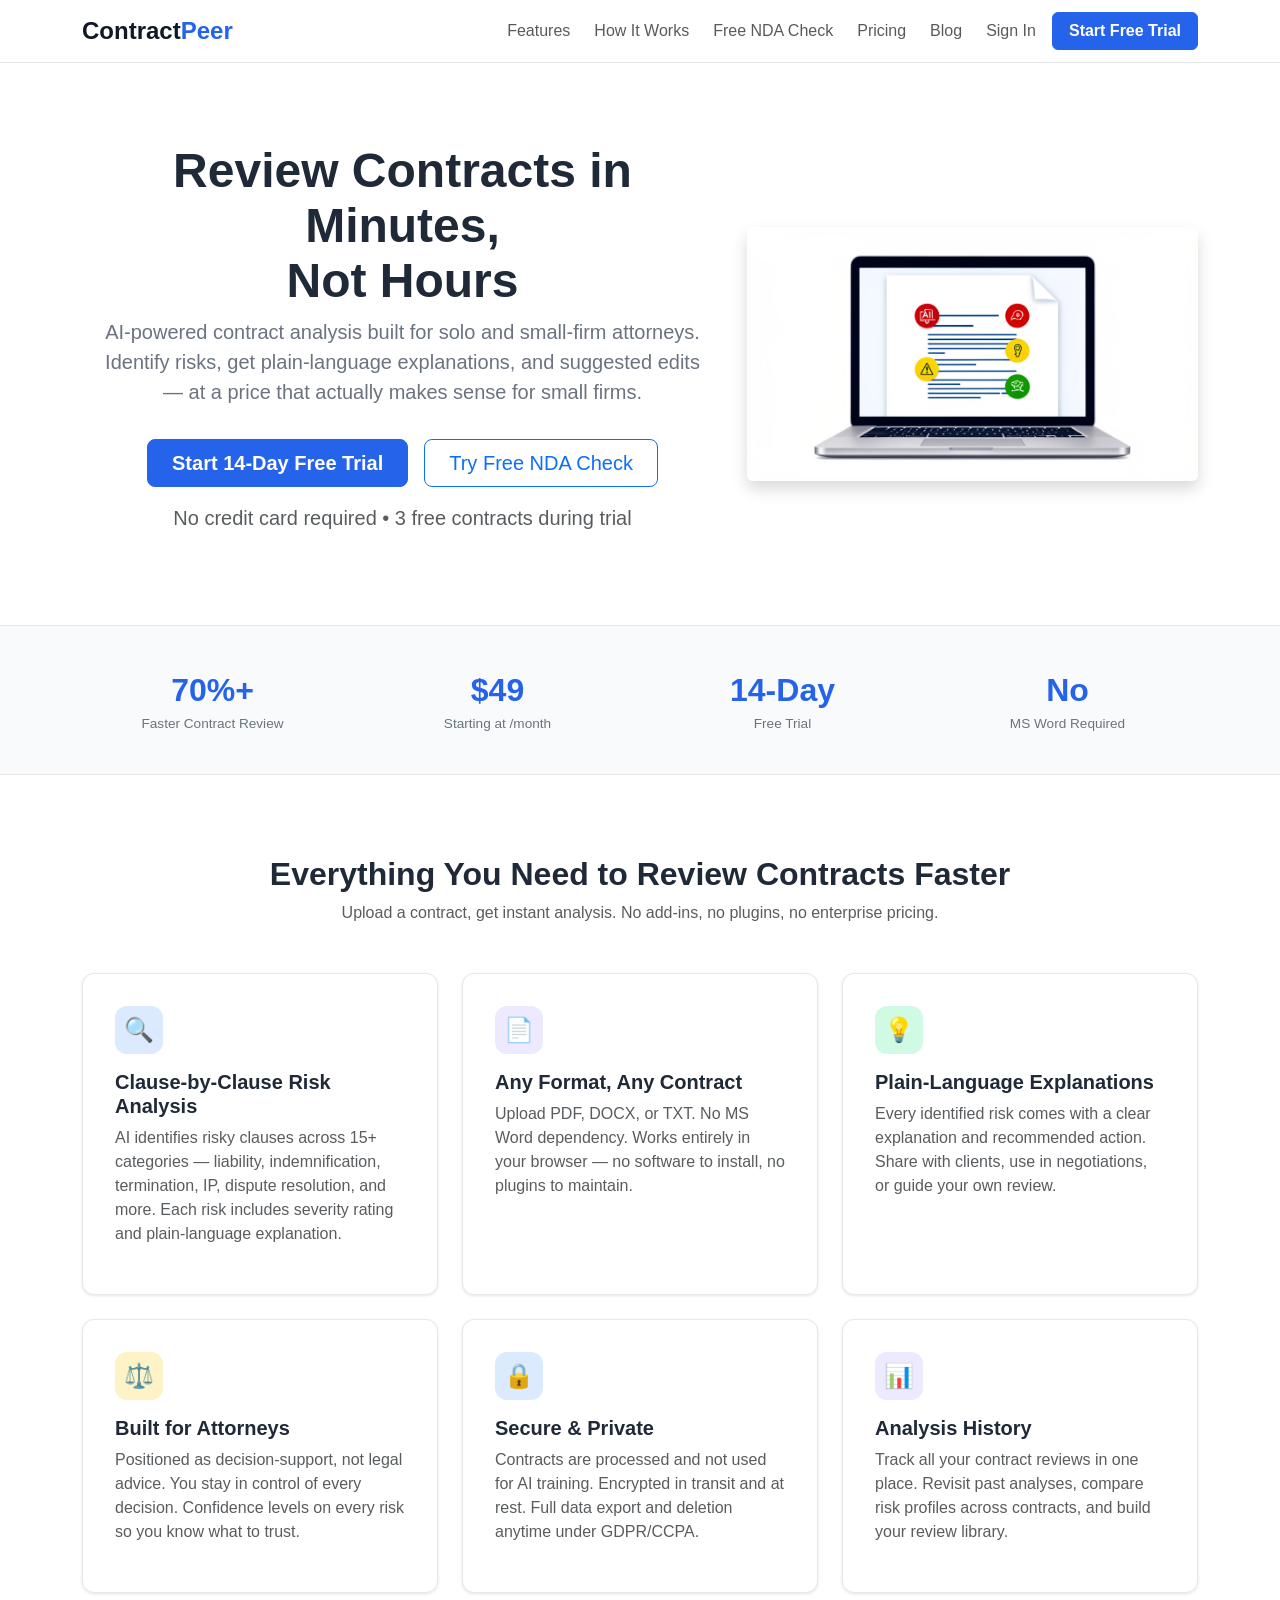
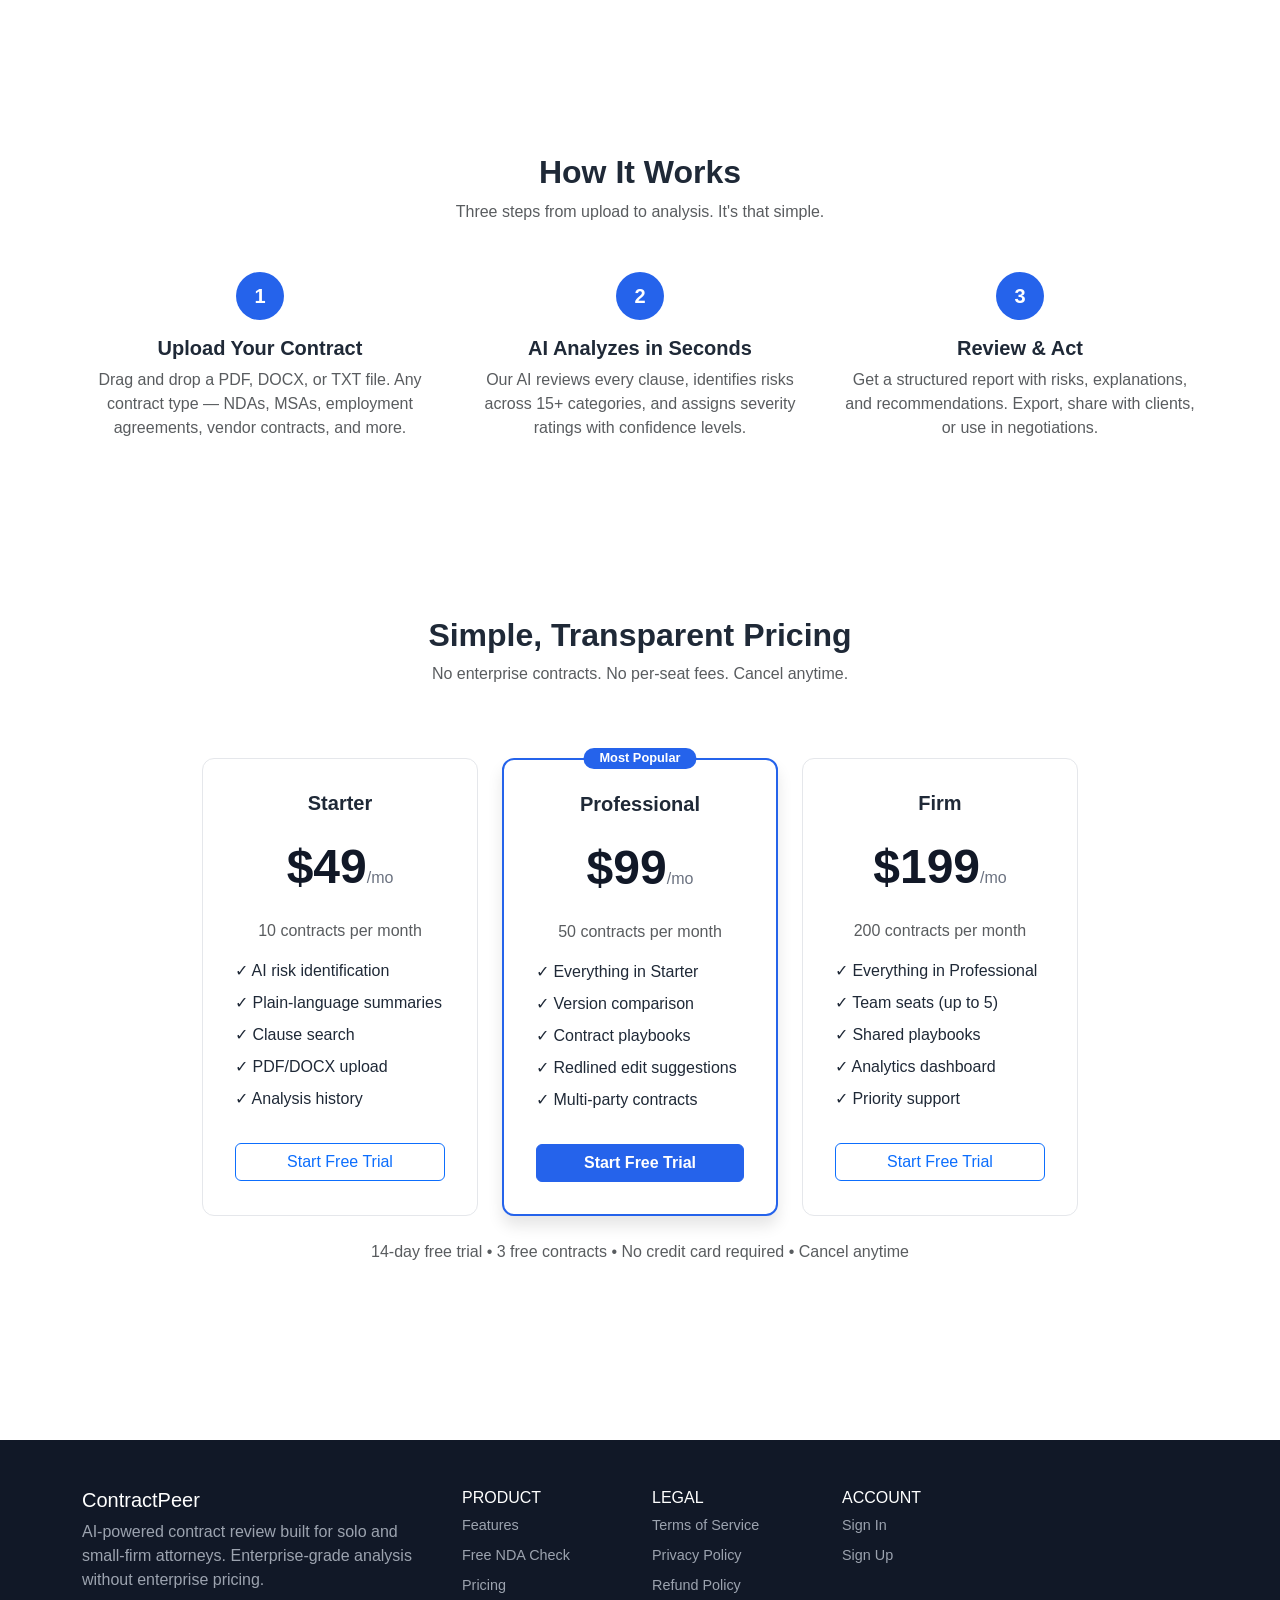
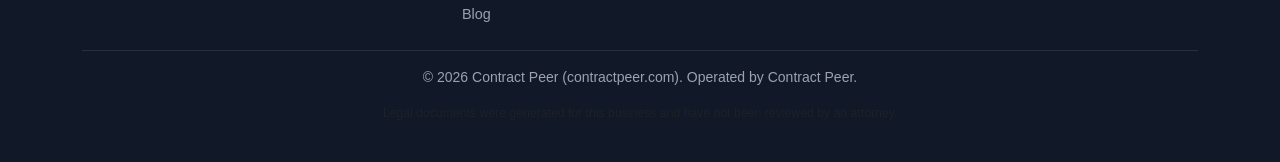
==== commit b9f3f8ce: "Unify blog with shared templates + images + new SaaS article + hero image - All 6 blog articles conv" ====
--- a/index.html
+++ b/index.html
@@ -77,13 +77,20 @@
 
 <section class="hero">
     <div class="container">
-        <h1>Review Contracts in Minutes,<br>Not Hours</h1>
-        <p>AI-powered contract analysis built for solo and small-firm attorneys. Identify risks, get plain-language explanations, and suggested edits — at a price that actually makes sense for small firms.</p>
-        <div class="d-flex gap-3 justify-content-center flex-wrap">
-            <a href="/register.php" class="btn btn-cp btn-lg px-4">Start 14-Day Free Trial</a>
-            <a href="/free-nda-check.php" class="btn btn-outline-primary btn-lg px-4">Try Free NDA Check</a>
-        </div>
-        <p class="mt-3 text-muted small">No credit card required • 3 free contracts during trial</p>
+        <div class="row align-items-center">
+            <div class="col-lg-7">
+                <h1>Review Contracts in Minutes,<br>Not Hours</h1>
+                <p>AI-powered contract analysis built for solo and small-firm attorneys. Identify risks, get plain-language explanations, and suggested edits — at a price that actually makes sense for small firms.</p>
+                <div class="d-flex gap-3 justify-content-center flex-wrap">
+                    <a href="/register.php" class="btn btn-cp btn-lg px-4">Start 14-Day Free Trial</a>
+                    <a href="/free-nda-check.php" class="btn btn-outline-primary btn-lg px-4">Try Free NDA Check</a>
+                </div>
+                <p class="mt-3 text-muted small">No credit card required • 3 free contracts during trial</p>
+            </div>
+            <div class="col-lg-5 d-none d-lg-block">
+                <img src="/assets/img/hero.png" alt="AI-powered contract review" class="img-fluid rounded shadow">
+            </div>
+        </div>
     </div>
 </section>
 
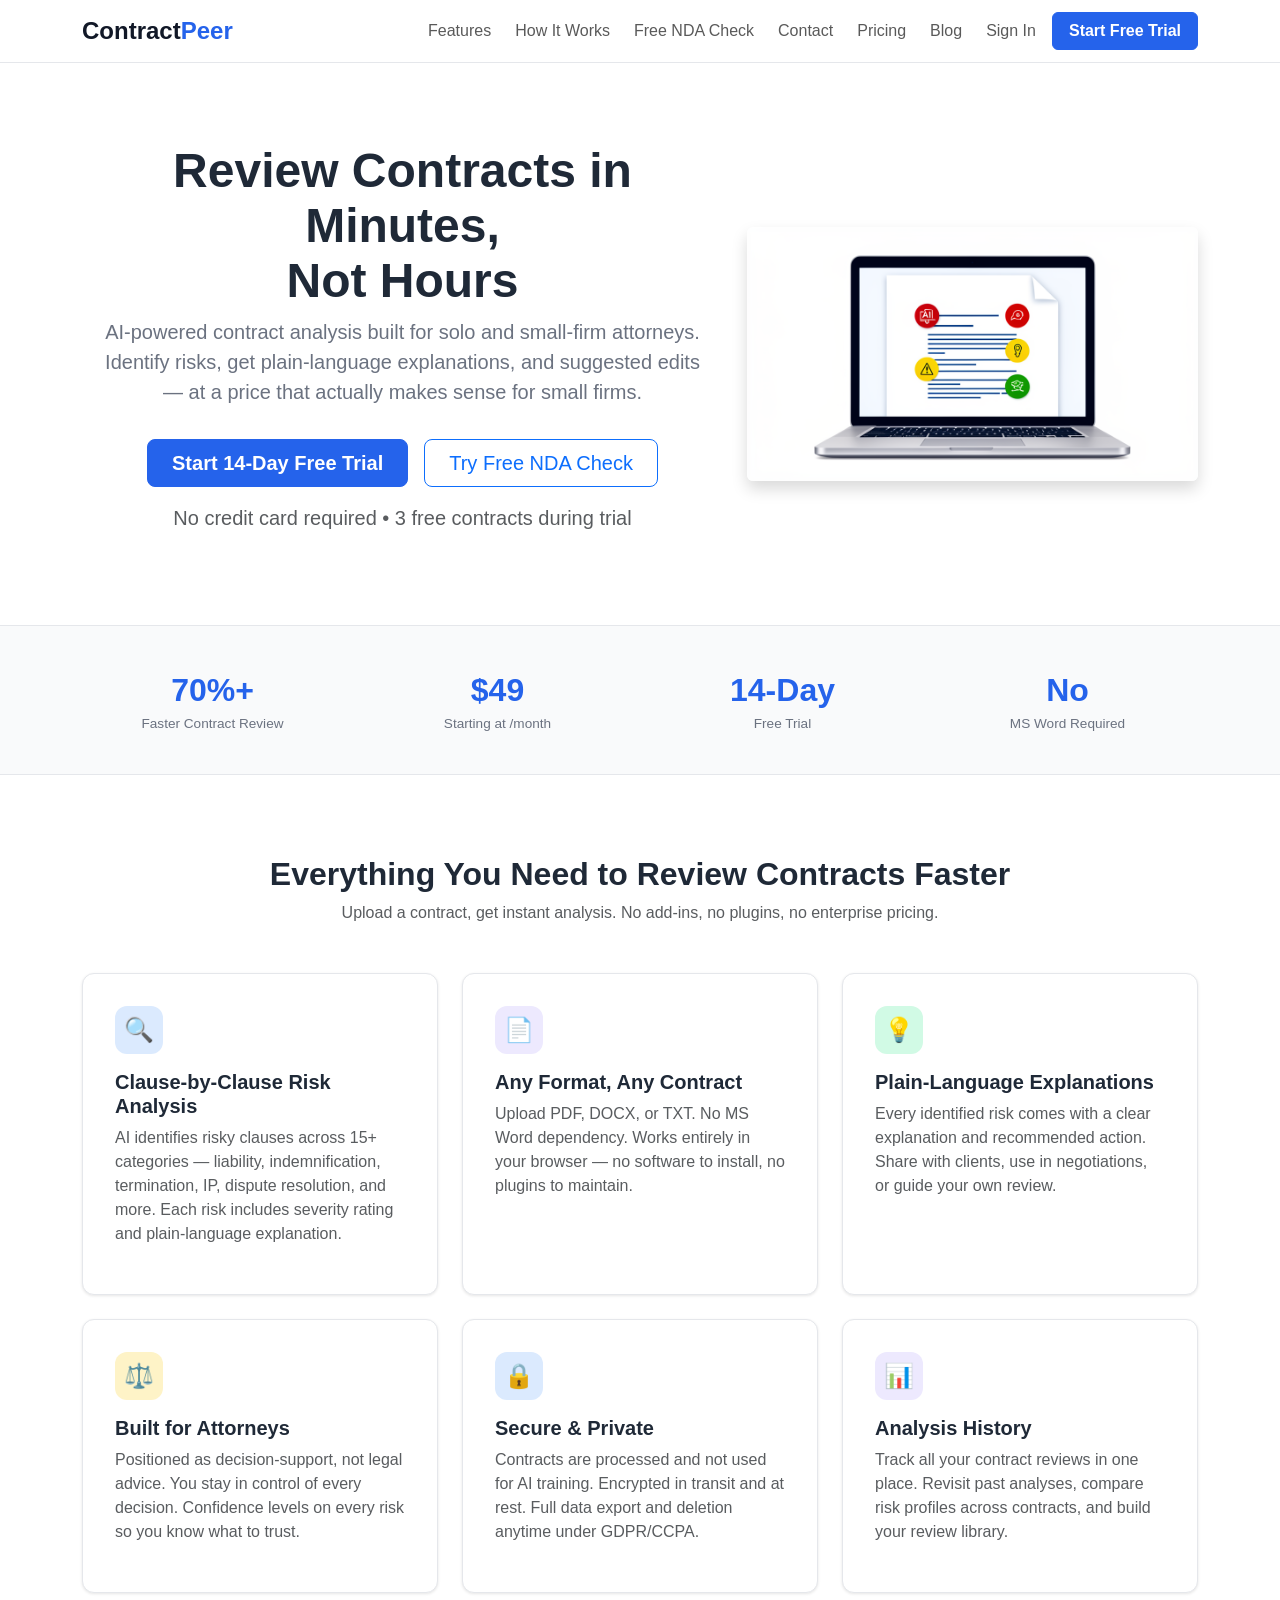
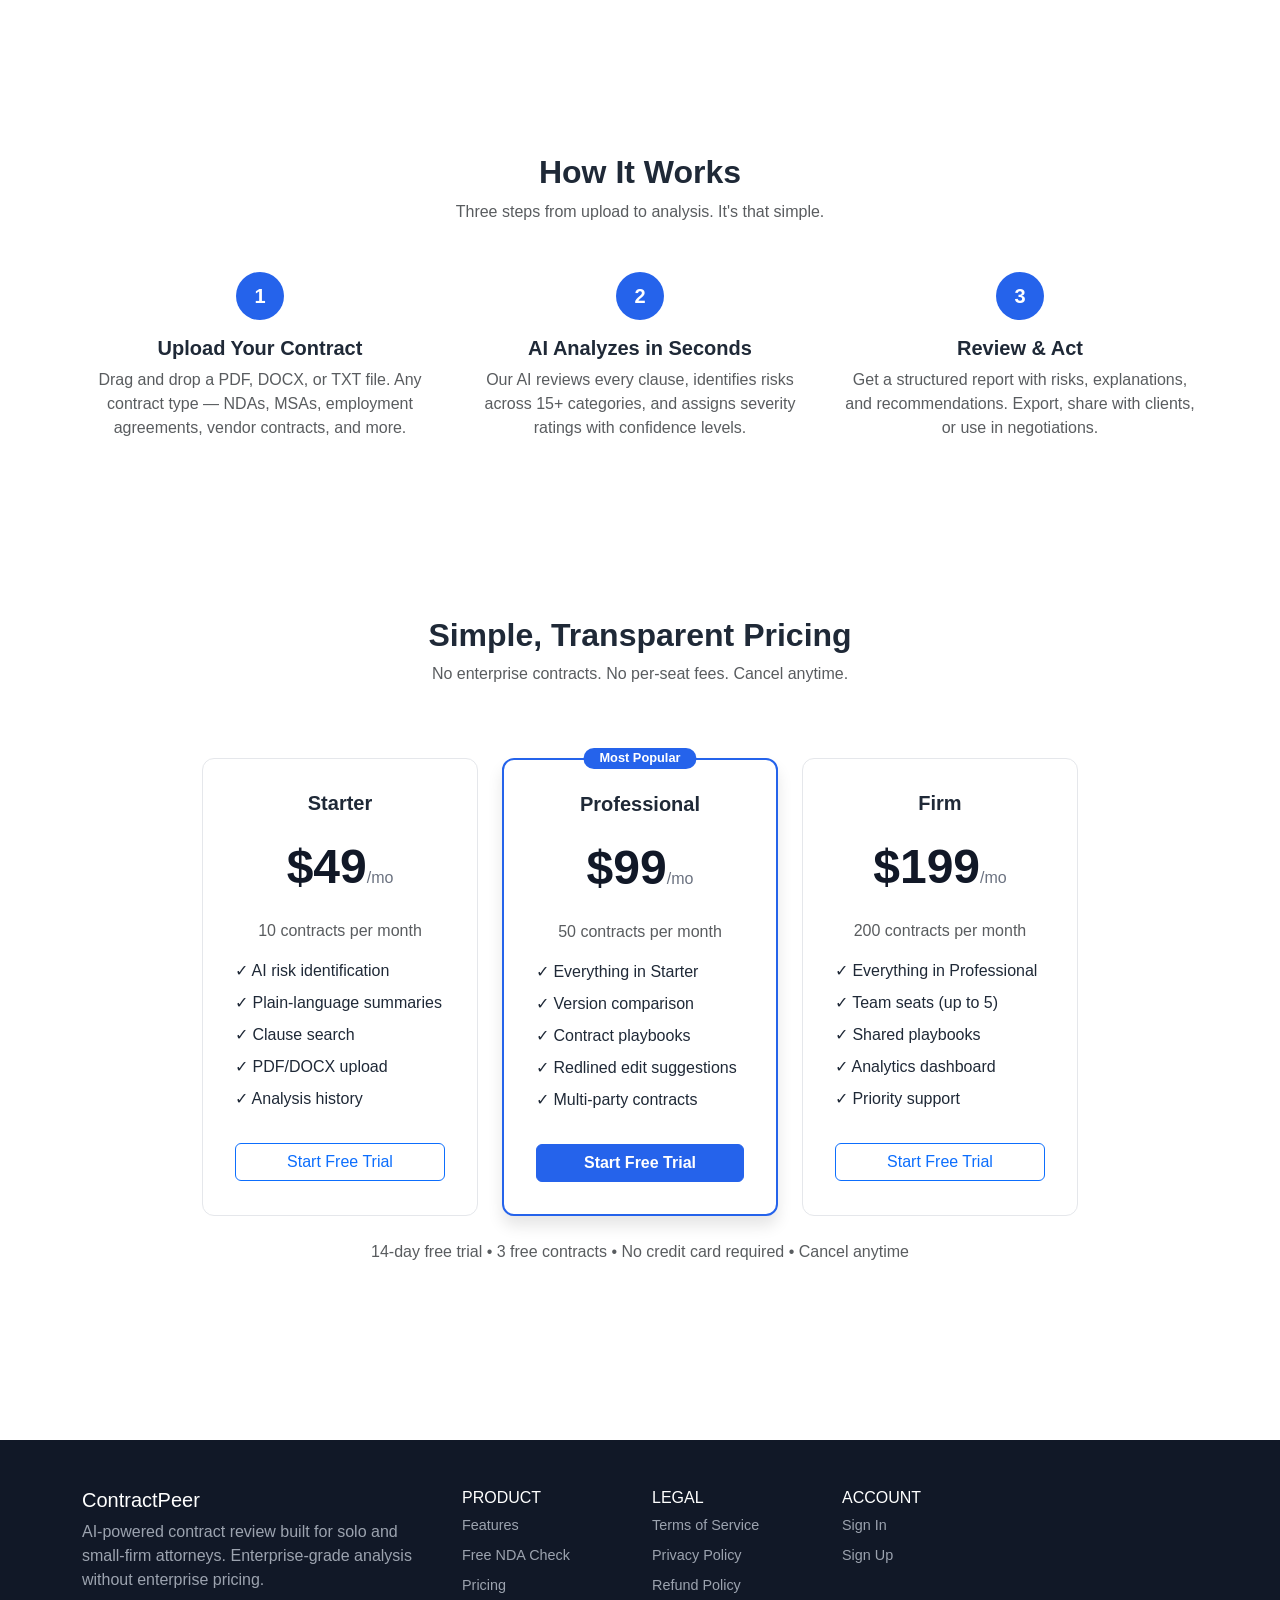
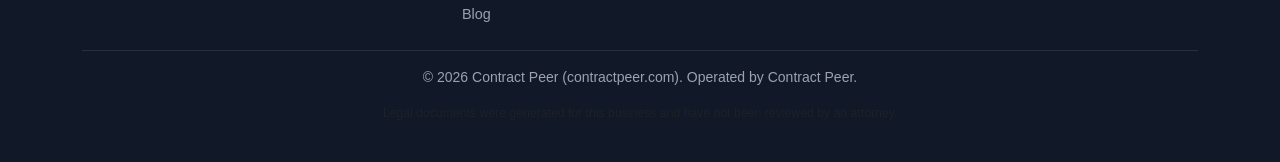
==== commit 41bb96ca: "Add contact form + AI chat assistant widget - /contact.php form sends to support@contractpeer.com vi" ====
--- a/index.html
+++ b/index.html
@@ -66,6 +66,7 @@
                 <li class="nav-item"><a class="nav-link" href="#features">Features</a></li>
                 <li class="nav-item"><a class="nav-link" href="#how">How It Works</a></li>
                 <li class="nav-item"><a class="nav-link" href="/free-nda-check.php">Free NDA Check</a></li>
+                <li class="nav-item"><a class="nav-link" href="/contact.php">Contact</a></li>
                 <li class="nav-item"><a class="nav-link" href="/pricing.php">Pricing</a></li>
                 <li class="nav-item"><a class="nav-link" href="/blog/">Blog</a></li>
                 <li class="nav-item"><a class="nav-link" href="/login.php">Sign In</a></li>
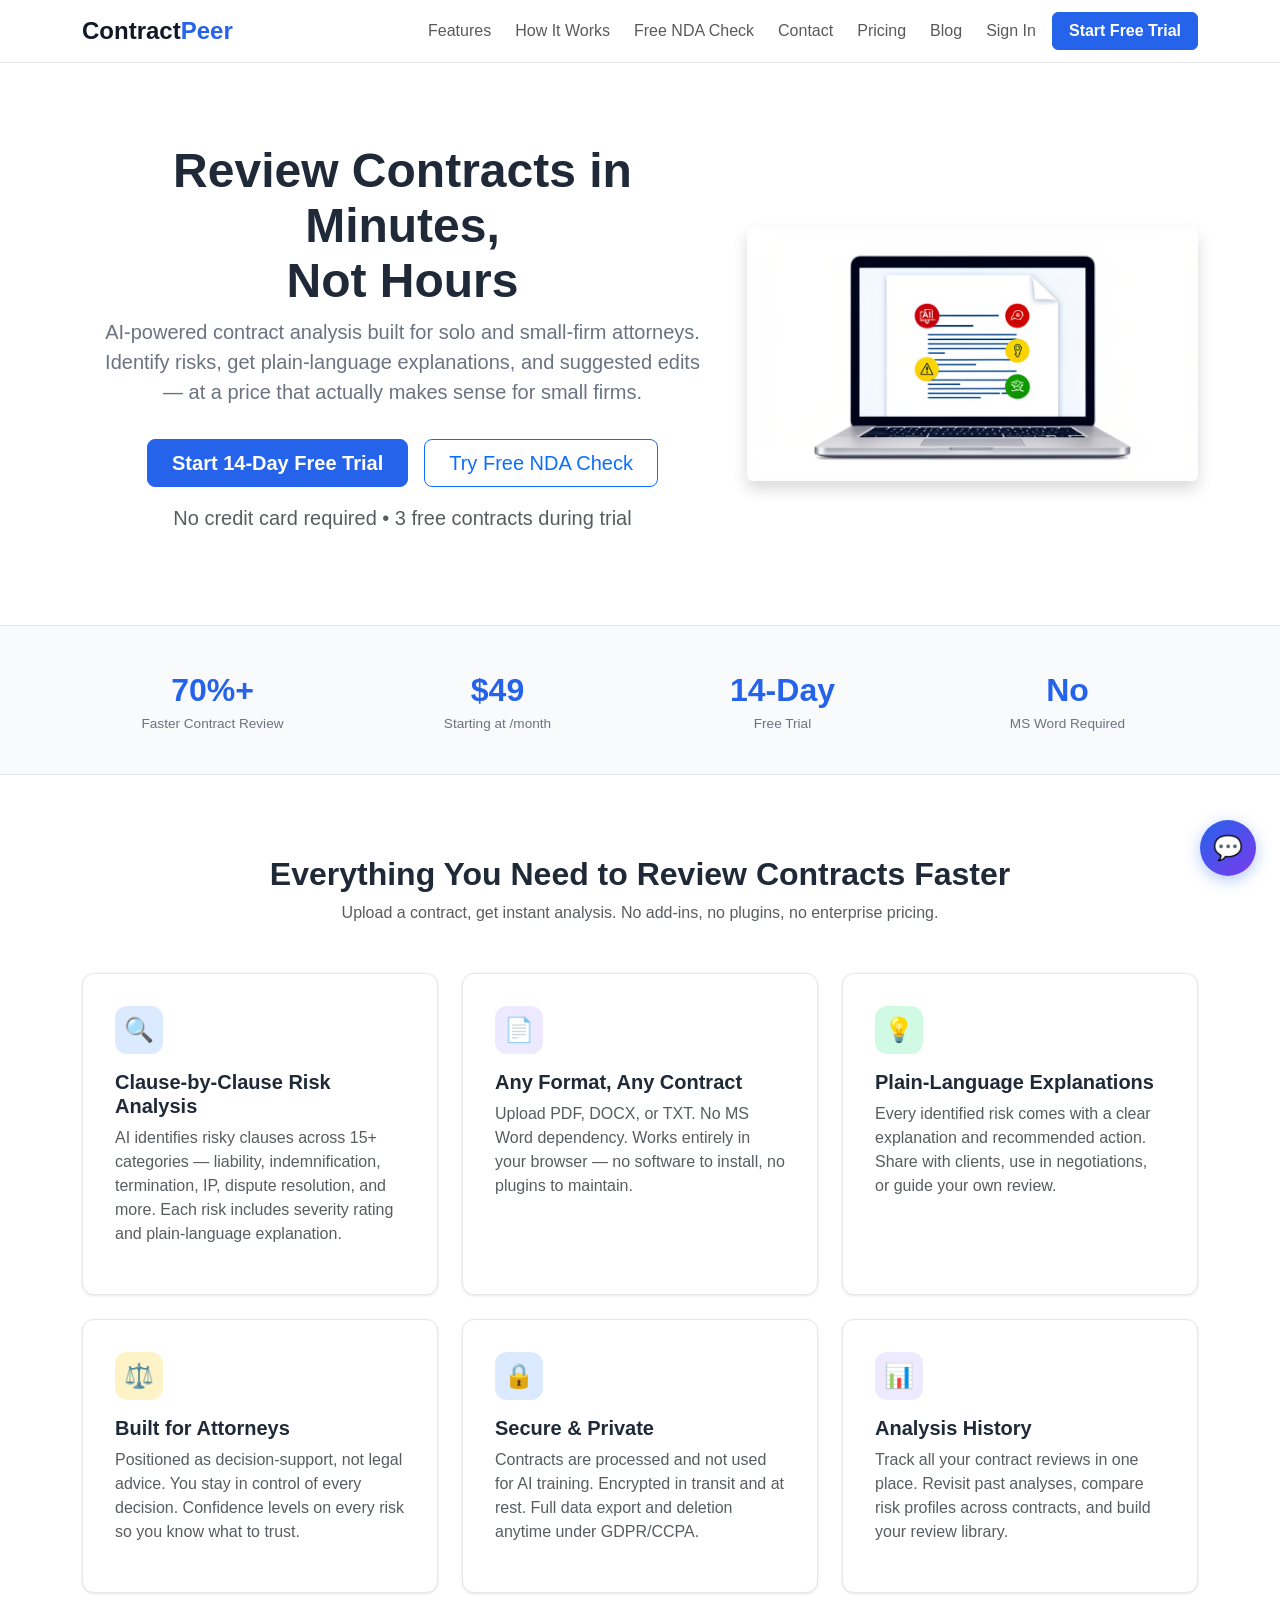
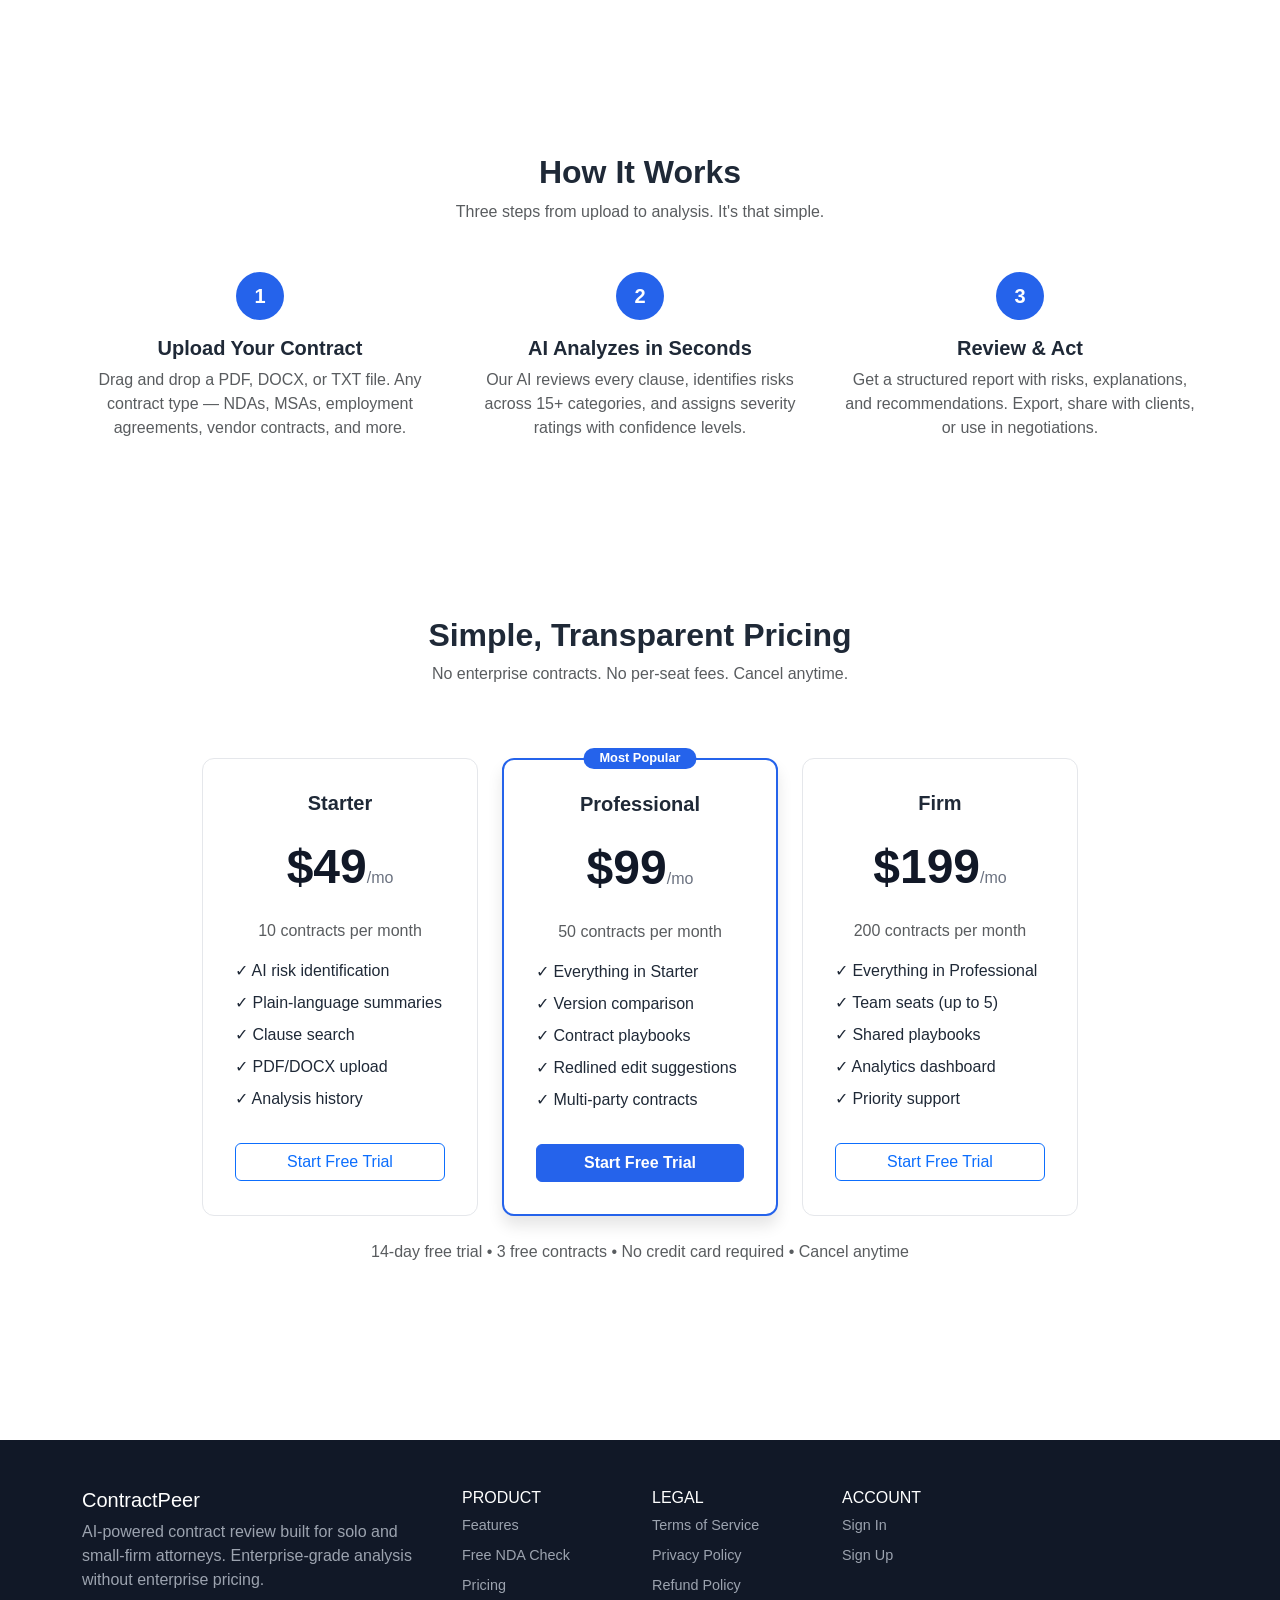
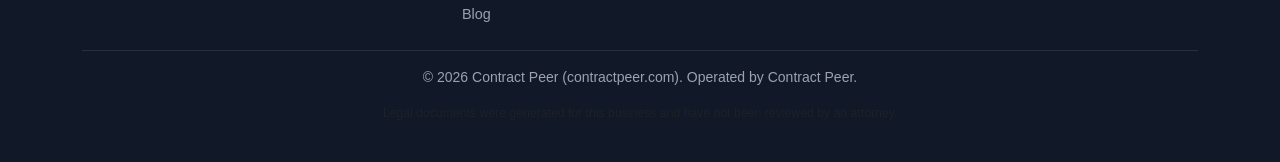
==== commit 0bedfd7f: "Fix chat widget (external JS) + analysis detail page stuck loading (double JSON.parse)" ====
--- a/index.html
+++ b/index.html
@@ -290,5 +290,6 @@
 </footer>
 
 <script src="https://cdn.jsdelivr.net/npm/bootstrap@5.3.3/dist/js/bootstrap.bundle.min.js"></script>
+<script src="/assets/js/chat.js"></script>
 </body>
 </html>
